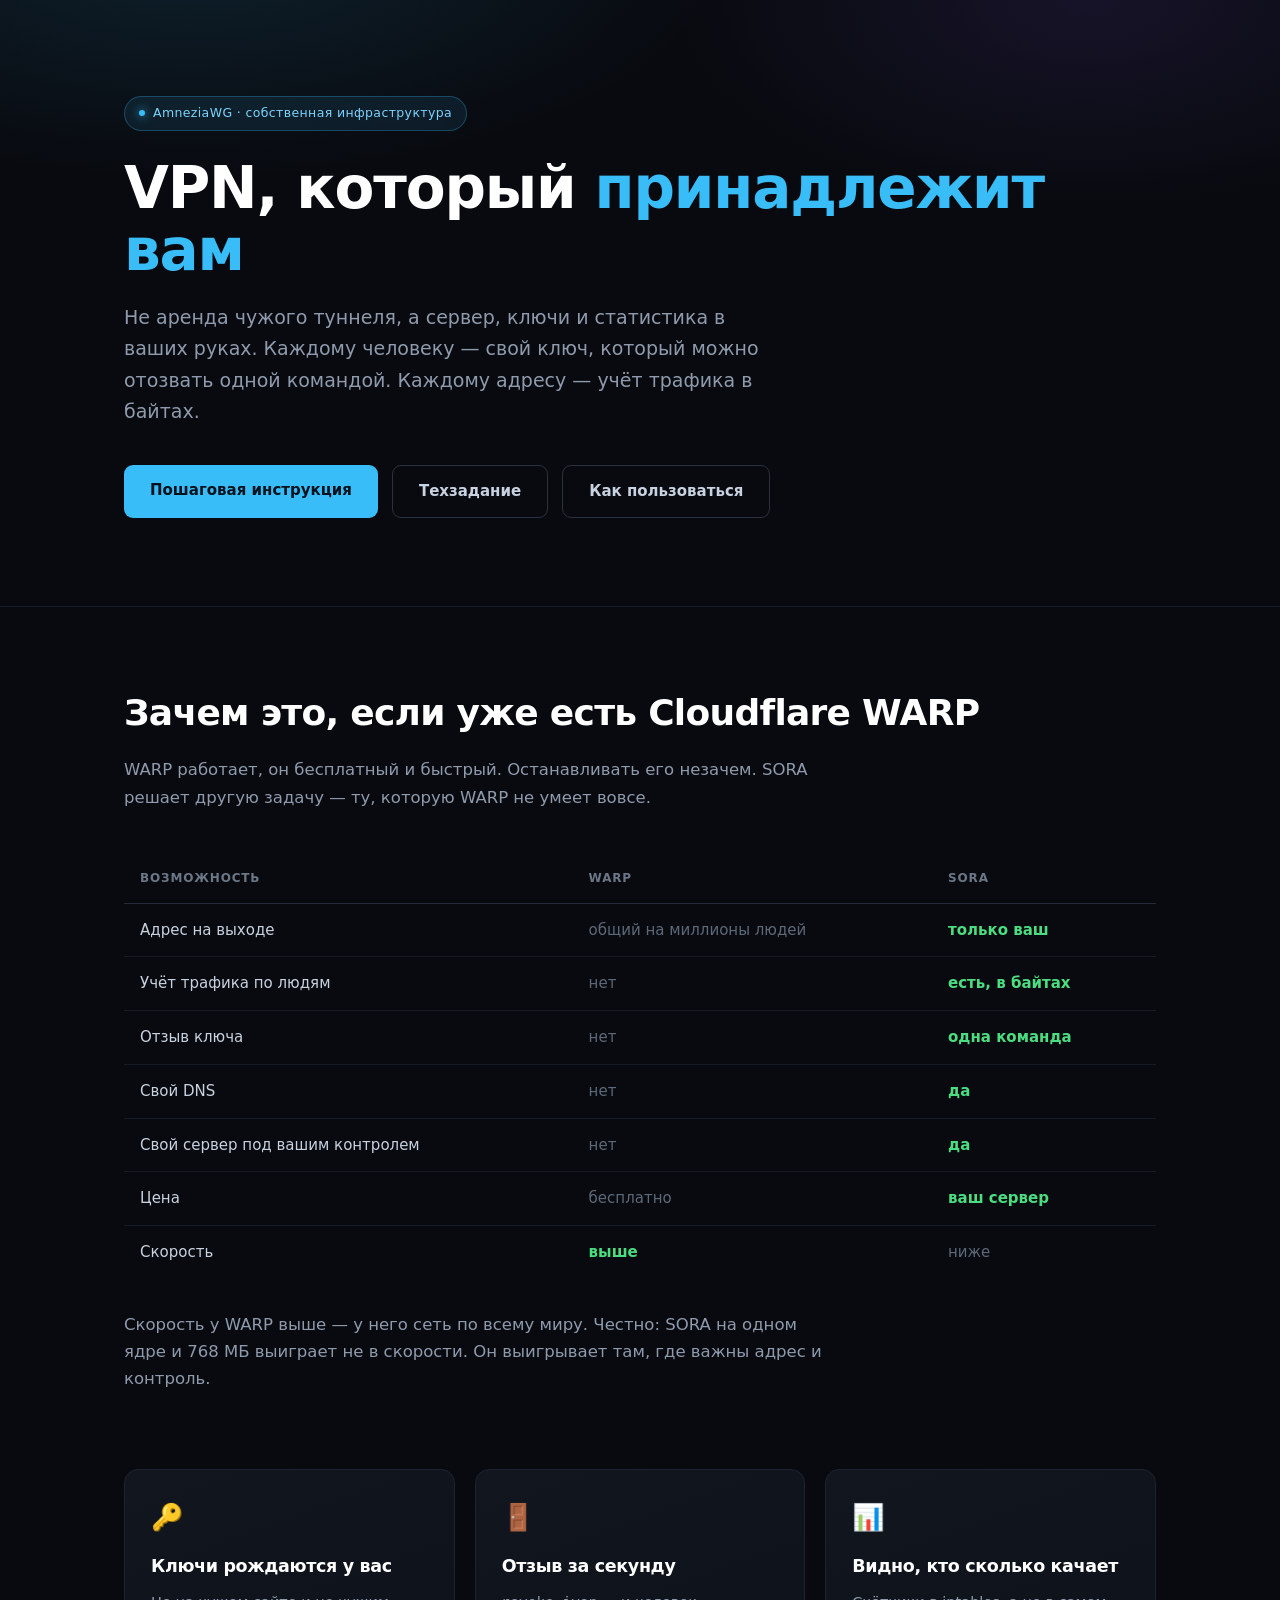
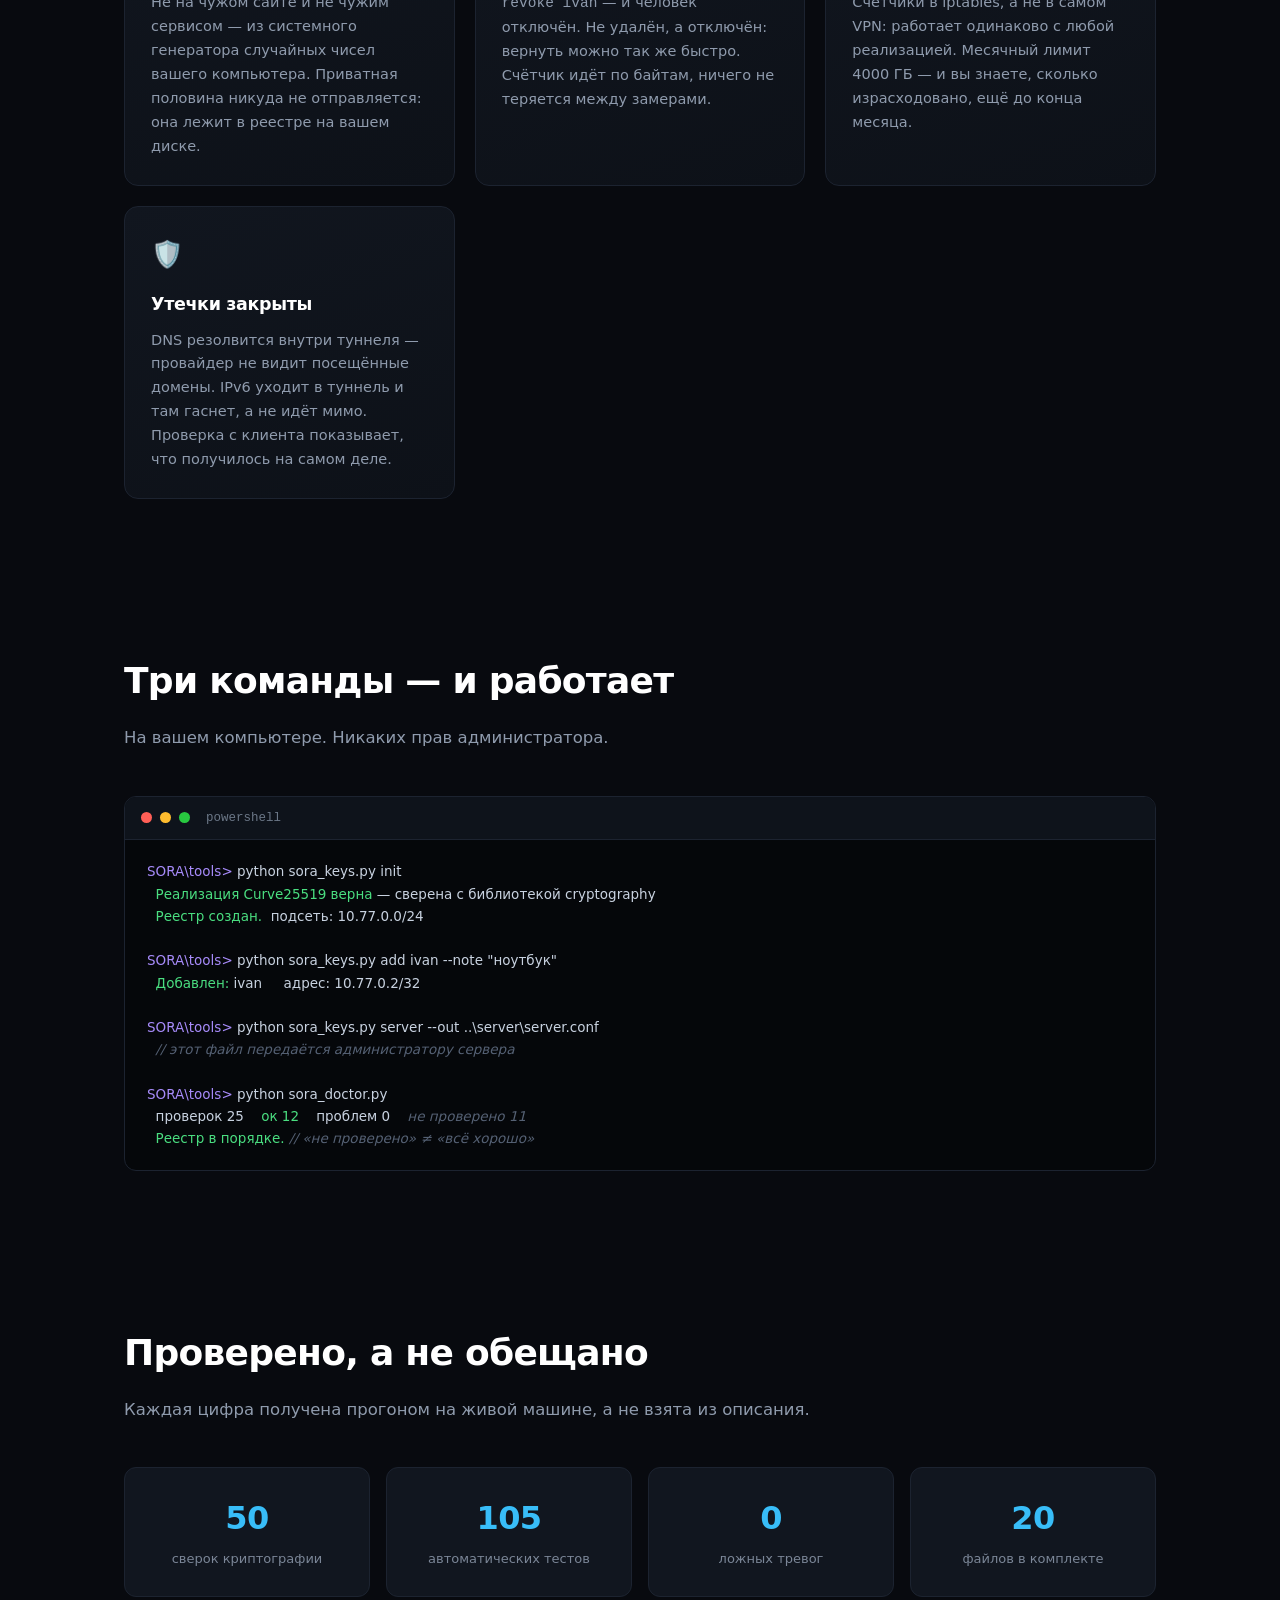
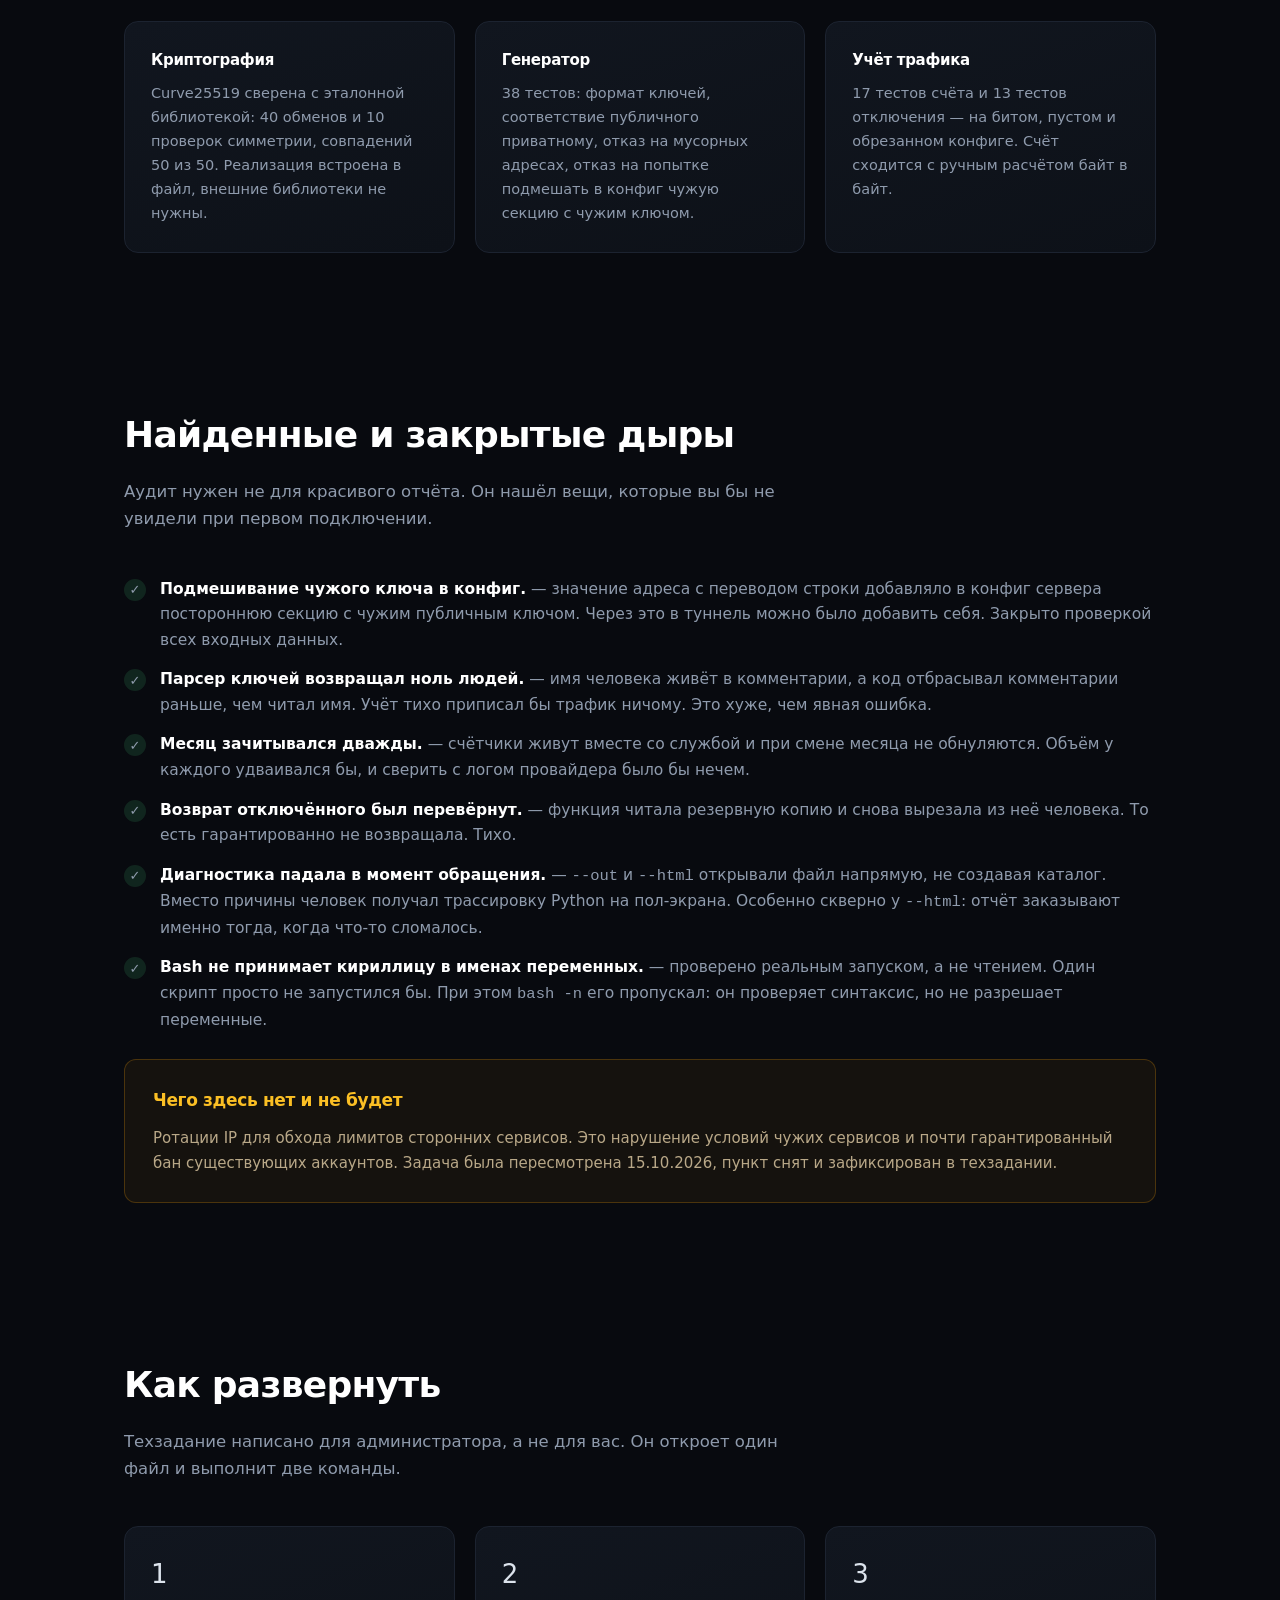
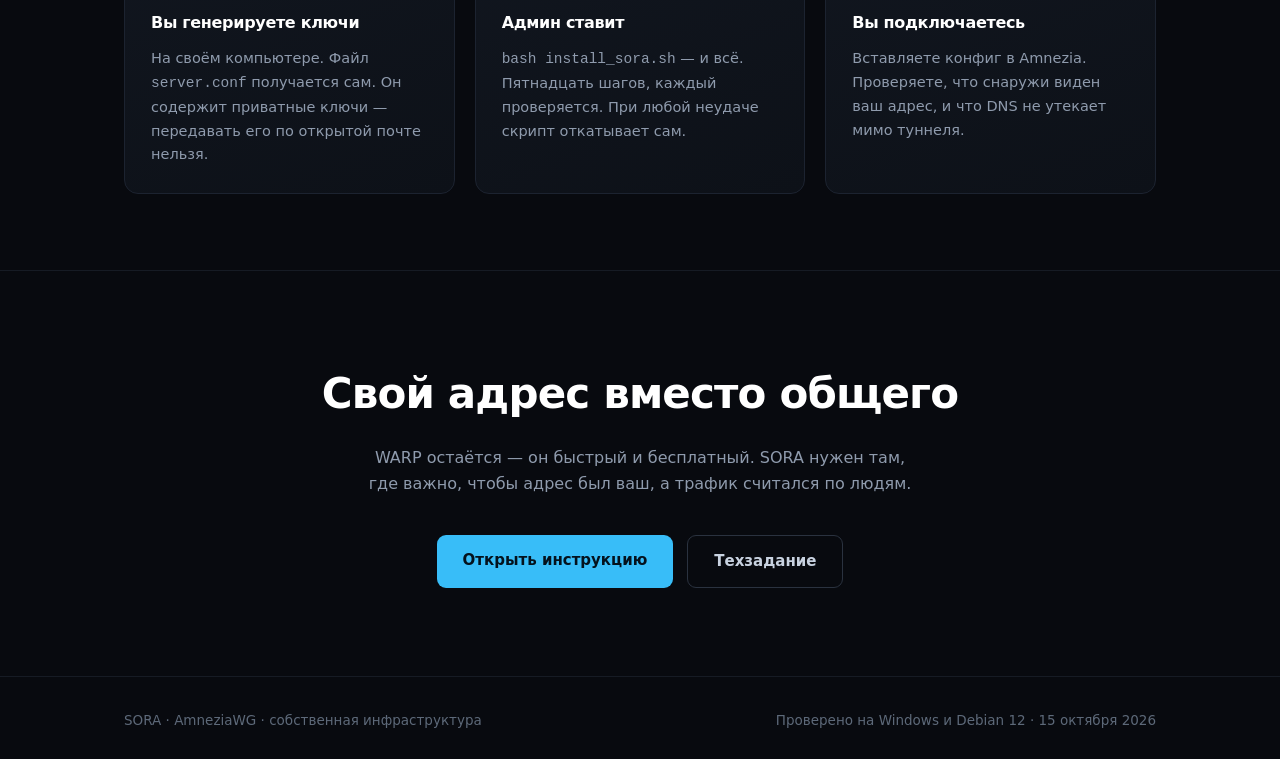
==== docs/index.html @ edc0ecf9 "Первая публичная версия SORA Личный VPN на собственном сервере: AmneziaWG, учёт трафика по людям, ли" ====
<!DOCTYPE html>
<html lang="ru">
<head>
<meta charset="utf-8">
<meta name="viewport" content="width=device-width, initial-scale=1">
<title>SORA — личный VPN на своём сервере</title>
<style>
*{margin:0;padding:0;box-sizing:border-box}
body{
  font-family:'Segoe UI',system-ui,-apple-system,sans-serif;
  background:#080a0f;color:#dce3ec;line-height:1.65;
  -webkit-font-smoothing:antialiased
}
.wrap{max-width:1080px;margin:0 auto;padding:0 24px}
h1,h2,h3{font-weight:600;letter-spacing:-.02em;color:#fff}
code,.mono{font-family:'JetBrains Mono',Consolas,monospace}

/* ── шапка ── */
header{
  padding:96px 0 88px;position:relative;overflow:hidden;
  border-bottom:1px solid #161b24
}
header::before{
  content:'';position:absolute;inset:0;
  background:
    radial-gradient(900px 400px at 15% -10%,rgba(56,189,248,.13),transparent 60%),
    radial-gradient(700px 350px at 85% 0%,rgba(139,92,246,.11),transparent 60%)
}
header .wrap{position:relative}
.badge{
  display:inline-flex;align-items:center;gap:8px;
  padding:6px 14px;border-radius:999px;font-size:12.5px;
  background:rgba(56,189,248,.09);border:1px solid rgba(56,189,248,.28);
  color:#7dd3fc;margin-bottom:26px;letter-spacing:.03em
}
.badge i{width:6px;height:6px;border-radius:50%;background:#38bdf8;
  box-shadow:0 0 10px #38bdf8}
h1{font-size:clamp(34px,5.5vw,58px);line-height:1.08;margin-bottom:20px}
h1 em{font-style:normal;color:#38bdf8}
.подзаголовок{font-size:19px;color:#8f9bad;max-width:660px}
.кнопки{display:flex;gap:14px;margin-top:38px;flex-wrap:wrap}
.btn{
  display:inline-block;padding:13px 26px;border-radius:9px;
  font-size:15px;font-weight:600;text-decoration:none;
  transition:transform .16s,box-shadow .16s,background .16s
}
.btn-1{background:#38bdf8;color:#04121d}
.btn-1:hover{background:#7dd3fc;transform:translateY(-2px);
  box-shadow:0 10px 28px rgba(56,189,248,.28)}
.btn-2{border:1px solid #2a323f;color:#c8d2e0}
.btn-2:hover{border-color:#38bdf8;color:#7dd3fc;transform:translateY(-2px)}

/* ── секции ── */
section{padding:76px 0}
h2{font-size:clamp(26px,3.4vw,36px);margin-bottom:14px}
.вступление{color:#8f9bad;max-width:700px;margin-bottom:44px;font-size:16.5px}
hr{border:0;height:1px;background:#161b24}

/* ── сетка карточек ── */
.grid{display:grid;gap:20px}
.g2{grid-template-columns:repeat(auto-fit,minmax(280px,1fr))}
.g3{grid-template-columns:repeat(auto-fit,minmax(230px,1fr))}
.card{
  background:linear-gradient(160deg,#11161f,#0d1118);
  border:1px solid #1c2330;border-radius:14px;padding:26px;
  transition:border-color .18s,transform .18s
}
.card:hover{border-color:#2d3a4d;transform:translateY(-3px)}
.card .иконка{font-size:26px;margin-bottom:14px;display:block}
.card h3{font-size:17.5px;margin-bottom:10px}
.card p{color:#8f9bad;font-size:14.5px}

/* ── сравнение ── */
.таблица{width:100%;border-collapse:collapse;margin-top:12px;font-size:15px}
.таблица th{
  text-align:left;padding:14px 16px;color:#6b7787;font-size:12px;
  text-transform:uppercase;letter-spacing:.07em;
  border-bottom:1px solid #232b38;font-weight:600
}
.таблица td{padding:14px 16px;border-bottom:1px solid #161b24}
.таблица tr:last-child td{border-bottom:0}
.наш{color:#4ade80;font-weight:600}
.их{color:#5d6979}
.таблица td:first-child{color:#c8d2e0}

/* ── «у нас есть / у WARP нет» ── */
.список{list-style:none;display:grid;gap:14px}
.список li{display:flex;gap:14px;align-items:flex-start;font-size:15.5px}
.галочка{
  flex-shrink:0;width:22px;height:22px;border-radius:50%;
  background:rgba(74,222,128,.13);color:#4ade80;
  display:flex;align-items:center;justify-content:center;
  font-size:13px;font-weight:700;margin-top:2px
}
.крестик{
  flex-shrink:0;width:22px;height:22px;border-radius:50%;
  background:rgba(148,163,184,.1);color:#64748b;
  display:flex;align-items:center;justify-content:center;
  font-size:13px;font-weight:700;margin-top:2px
}
.список b{color:#fff;font-weight:600}
.список span{color:#8f9bad}

/* ── цифры ── */
.цифры{display:grid;gap:16px;grid-template-columns:repeat(auto-fit,minmax(150px,1fr))}
.цифра{
  background:#11161f;border:1px solid #1c2330;border-radius:12px;
  padding:24px;text-align:center
}
.цифра b{display:block;font-size:32px;color:#38bdf8;font-weight:700;
  letter-spacing:-.02em}
.цифра span{font-size:13px;color:#7b8697}

/* ── терминал ── */
.терминал{
  background:#05070a;border:1px solid #1c2330;border-radius:12px;
  overflow:hidden;font-size:13.5px
}
.терминал .шапка{
  background:#0e131b;padding:11px 16px;border-bottom:1px solid #1c2330;
  display:flex;align-items:center;gap:8px
}
.точка{width:11px;height:11px;border-radius:50%}
.терминал .тело{padding:20px 22px;overflow-x:auto}
.строка{white-space:pre;color:#c8d2e0}
.приглашение{color:#38bdf8}
.ок{color:#4ade80}
.путь{color:#a78bfa}
.комментарий{color:#556174;font-style:italic}

/* ── предупреждение ── */
.важно{
  background:rgba(245,158,11,.055);border:1px solid rgba(245,158,11,.24);
  border-radius:12px;padding:26px 28px;margin-top:26px
}
.важно h3{color:#fbbf24;font-size:17px;margin-bottom:12px}
.важно p{color:#b9a888;font-size:15px}
.важно code{background:rgba(0,0,0,.28);padding:2px 7px;border-radius:4px;
  color:#fcd34d;font-size:13.5px}

/* ── финальный блок ── */
.финал{
  text-align:center;padding:88px 0;
  border-top:1px solid #161b24
}
.финал h2{font-size:clamp(28px,4vw,42px);margin-bottom:16px}
.финал p{color:#8f9bad;max-width:560px;margin:0 auto 32px}
footer{
  border-top:1px solid #161b24;padding:32px 0;
  color:#5d6979;font-size:13.5px
}
footer .wrap{display:flex;justify-content:space-between;flex-wrap:wrap;gap:12px}

@media(max-width:640px){
  header{padding:64px 0 56px}
  section{padding:56px 0}
}
</style>
</head>
<body>

<header>
  <div class="wrap">
    <div class="badge"><i></i>AmneziaWG · собственная инфраструктура</div>
    <h1>VPN, который <em>принадлежит вам</em></h1>
    <p class="подзаголовок">
      Не аренда чужого туннеля, а сервер, ключи и статистика в ваших руках.
      Каждому человеку — свой ключ, который можно отозвать одной командой.
      Каждому адресу — учёт трафика в байтах.
    </p>
    <div class="кнопки">
      <a class="btn btn-1" href="УСТАНОВКА-ПО-ШАГАМ.md">Пошаговая инструкция</a>
      <a class="btn btn-2" href="../ТЗ-SORA.md">Техзадание</a>
      <a class="btn btn-2" href="../README.md">Как пользоваться</a>
    </div>
  </div>
</header>

<section>
  <div class="wrap">
    <h2>Зачем это, если уже есть Cloudflare WARP</h2>
    <p class="вступление">
      WARP работает, он бесплатный и быстрый. Останавливать его незачем.
      SORA решает другую задачу — ту, которую WARP не умеет вовсе.
    </p>

    <table class="таблица">
      <thead>
        <tr><th>Возможность</th><th>WARP</th><th>SORA</th></tr>
      </thead>
      <tbody>
        <tr><td>Адрес на выходе</td>
            <td class="их">общий на миллионы людей</td>
            <td class="наш">только ваш</td></tr>
        <tr><td>Учёт трафика по людям</td>
            <td class="их">нет</td>
            <td class="наш">есть, в байтах</td></tr>
        <tr><td>Отзыв ключа</td>
            <td class="их">нет</td>
            <td class="наш">одна команда</td></tr>
        <tr><td>Свой DNS</td>
            <td class="их">нет</td>
            <td class="наш">да</td></tr>
        <tr><td>Свой сервер под вашим контролем</td>
            <td class="их">нет</td>
            <td class="наш">да</td></tr>
        <tr><td>Цена</td>
            <td class="их">бесплатно</td>
            <td class="наш">ваш сервер</td></tr>
        <tr><td>Скорость</td>
            <td class="наш">выше</td>
            <td class="их">ниже</td></tr>
      </tbody>
    </table>

    <p class="вступление" style="margin:32px 0 0">
      Скорость у WARP выше — у него сеть по всему миру. Честно:
      SORA на одном ядре и 768&nbsp;МБ выиграет не в скорости.
 Он выигрывает там, где важны адрес и контроль.
    </p>
  </div>
</section>

<section style="padding-top:0">
  <div class="wrap">
    <div class="grid g2">
      <div class="card">
        <span class="иконка">🔑</span>
        <h3>Ключи рождаются у вас</h3>
        <p>
          Не на чужом сайте и не чужим сервисом — из системного
          генератора случайных чисел вашего компьютера. Приватная
          половина никуда не отправляется: она лежит в реестре
          на вашем диске.
        </p>
      </div>
      <div class="card">
        <span class="иконка">🚪</span>
        <h3>Отзыв за секунду</h3>
        <p>
          <code class="mono">revoke ivan</code> — и человек отключён.
          Не удалён, а отключён: вернуть можно так же быстро.
          Счётчик идёт по байтам, ничего не теряется между замерами.
        </p>
      </div>
      <div class="card">
        <span class="иконка">📊</span>
        <h3>Видно, кто сколько качает</h3>
        <p>
          Счётчики в iptables, а не в самом VPN: работает одинаково
          с любой реализацией. Месячный лимит 4000&nbsp;ГБ — и вы
          знаете, сколько израсходовано, ещё до конца месяца.
        </p>
      </div>
      <div class="card">
        <span class="иконка">🛡️</span>
        <h3>Утечки закрыты</h3>
        <p>
          DNS резолвится внутри туннеля — провайдер не видит
          посещённые домены. IPv6 уходит в туннель и там гаснет,
          а не идёт мимо. Проверка с клиента показывает, что
          получилось на самом деле.
        </p>
      </div>
    </div>
  </div>
</section>

<section>
  <div class="wrap">
    <h2>Три команды — и работает</h2>
    <p class="вступление">
      На вашем компьютере. Никаких прав администратора.
    </p>

    <div class="терминал">
      <div class="шапка">
        <div class="точка" style="background:#ff5f57"></div>
        <div class="точка" style="background:#febc2e"></div>
        <div class="точка" style="background:#28c840"></div>
        <span class="mono" style="color:#6b7787;font-size:12.5px;margin-left:8px">
          powershell</span>
      </div>
      <div class="тело">
<div class="строка"><span class="путь">SORA\tools&gt;</span> python sora_keys.py init</div>
<div class="строка">  <span class="ок">Реализация Curve25519 верна</span> — сверена с библиотекой cryptography</div>
<div class="строка">  <span class="ок">Реестр создан.</span>  подсеть: 10.77.0.0/24</div>
<div class="строка">&nbsp;</div>
<div class="строка"><span class="путь">SORA\tools&gt;</span> python sora_keys.py add ivan --note "ноутбук"</div>
<div class="строка">  <span class="ок">Добавлен:</span> ivan     адрес: 10.77.0.2/32</div>
<div class="строка">&nbsp;</div>
<div class="строка"><span class="путь">SORA\tools&gt;</span> python sora_keys.py server --out ..\server\server.conf</div>
<div class="строка">  <span class="комментарий">// этот файл передаётся администратору сервера</span></div>
<div class="строка">&nbsp;</div>
<div class="строка"><span class="путь">SORA\tools&gt;</span> python sora_doctor.py</div>
<div class="строка">  проверок 25    <span class="ок">ок 12</span>    проблем 0    <span class="комментарий">не проверено 11</span></div>
<div class="строка">  <span class="ок">Реестр в порядке.</span> <span class="комментарий">// «не проверено» ≠ «всё хорошо»</span></div>
      </div>
    </div>
  </div>
</section>

<section>
  <div class="wrap">
    <h2>Проверено, а не обещано</h2>
    <p class="вступление">
      Каждая цифра получена прогоном на живой машине, а не взята
      из описания.
    </p>

    <div class="цифры">
      <div class="цифра"><b>50</b><span>сверок криптографии</span></div>
      <div class="цифра"><b>105</b><span>автоматических тестов</span></div>
      <div class="цифра"><b>0</b><span>ложных тревог</span></div>
      <div class="цифра"><b>20</b><span>файлов в комплекте</span></div>
    </div>

    <div class="grid g3" style="margin-top:24px">
      <div class="card">
        <h3 style="font-size:15px">Криптография</h3>
        <p>Curve25519 сверена с эталонной библиотекой: 40 обменов
        и 10 проверок симметрии, совпадений 50 из 50. Реализация
        встроена в файл, внешние библиотеки не нужны.</p>
      </div>
      <div class="card">
        <h3 style="font-size:15px">Генератор</h3>
        <p>38 тестов: формат ключей, соответствие публичного
        приватному, отказ на мусорных адресах, отказ на попытке
        подмешать в конфиг чужую секцию с чужим ключом.</p>
      </div>
      <div class="card">
        <h3 style="font-size:15px">Учёт трафика</h3>
        <p>17 тестов счёта и 13 тестов отключения — на битом,
        пустом и обрезанном конфиге. Счёт сходится с ручным
        расчётом байт в байт.</p>
      </div>
    </div>
  </div>
</section>

<section>
  <div class="wrap">
    <h2>Найденные и закрытые дыры</h2>
    <p class="вступление">
      Аудит нужен не для красивого отчёта. Он нашёл вещи,
      которые вы бы не увидели при первом подключении.
    </p>

    <ul class="список">
      <li>
        <span class="галочка">✓</span>
        <div><b>Подмешивание чужого ключа в конфиг.</b>
        <span>— значение адреса с переводом строки добавляло в
        конфиг сервера постороннюю секцию с чужим публичным ключом.
        Через это в туннель можно было добавить себя. Закрыто
        проверкой всех входных данных.</span></div>
      </li>
      <li>
        <span class="галочка">✓</span>
        <div><b>Парсер ключей возвращал ноль людей.</b>
        <span>— имя человека живёт в комментарии, а код отбрасывал
        комментарии раньше, чем читал имя. Учёт тихо приписал бы
        трафик ничому. Это хуже, чем явная ошибка.</span></div>
      </li>
      <li>
        <span class="галочка">✓</span>
        <div><b>Месяц зачитывался дважды.</b>
        <span>— счётчики живут вместе со службой и при смене месяца
        не обнуляются. Объём у каждого удваивался бы, и сверить
        с логом провайдера было бы нечем.</span></div>
      </li>
      <li>
        <span class="галочка">✓</span>
        <div><b>Возврат отключённого был перевёрнут.</b>
        <span>— функция читала резервную копию и снова вырезала
        из неё человека. То есть гарантированно не возвращала.
        Тихо.</span></div>
      </li>
      <li>
        <span class="галочка">✓</span>
        <div><b>Диагностика падала в момент обращения.</b>
        <span>— <code class="mono">--out</code> и <code class="mono">--html</code>
        открывали файл напрямую, не создавая каталог. Вместо причины
        человек получал трассировку Python на пол-экрана. Особенно
        скверно у <code class="mono">--html</code>: отчёт заказывают
        именно тогда, когда что-то сломалось.</span></div>
      </li>
      <li>
        <span class="галочка">✓</span>
        <div><b>Bash не принимает кириллицу в именах переменных.</b>
        <span>— проверено реальным запуском, а не чтением. Один
        скрипт просто не запустился бы. При этом <code class="mono">bash -n</code>
        его пропускал: он проверяет синтаксис, но не разрешает
        переменные.</span></div>
      </li>
    </ul>

    <div class="важно">
      <h3>Чего здесь нет и не будет</h3>
      <p>
        Ротации IP для обхода лимитов сторонних сервисов.
        Это нарушение условий чужих сервисов и почти гарантированный
        бан существующих аккаунтов. Задача была пересмотрена
        15.10.2026, пункт снят и зафиксирован в техзадании.
      </p>
    </div>
  </div>
</section>

<section>
  <div class="wrap">
    <h2>Как развернуть</h2>
    <p class="вступление">
      Техзадание написано для администратора, а не для вас.
      Он откроет один файл и выполнит две команды.
    </p>

    <div class="grid g3">
      <div class="card">
        <span class="иконка">1</span>
        <h3 style="font-size:16px">Вы генерируете ключи</h3>
        <p>На своём компьютере. Файл <code class="mono">server.conf</code>
        получается сам. Он содержит приватные ключи — передавать
        его по открытой почте нельзя.</p>
      </div>
      <div class="card">
        <span class="иконка">2</span>
        <h3 style="font-size:16px">Админ ставит</h3>
        <p><code class="mono">bash install_sora.sh</code> — и всё.
        Пятнадцать шагов, каждый проверяется. При любой неудаче
        скрипт откатывает сам.</p>
      </div>
      <div class="card">
        <span class="иконка">3</span>
        <h3 style="font-size:16px">Вы подключаетесь</h3>
        <p>Вставляете конфиг в Amnezia. Проверяете, что снаружи
        виден ваш адрес, и что DNS не утекает мимо туннеля.</p>
      </div>
    </div>
  </div>
</section>

<div class="финал">
  <div class="wrap">
    <h2>Свой адрес вместо общего</h2>
    <p>
      WARP остаётся — он быстрый и бесплатный. SORA нужен там,
      где важно, чтобы адрес был ваш, а трафик считался по людям.
    </p>
    <div class="кнопки" style="justify-content:center">
      <a class="btn btn-1" href="УСТАНОВКА-ПО-ШАГАМ.md">Открыть инструкцию</a>
      <a class="btn btn-2" href="../ТЗ-SORA.md">Техзадание</a>
    </div>
  </div>
</div>

<footer>
  <div class="wrap">
    <span>SORA · AmneziaWG · собственная инфраструктура</span>
    <span>Проверено на Windows и Debian 12 · 15 октября 2026</span>
  </div>
</footer>

</body>
</html>
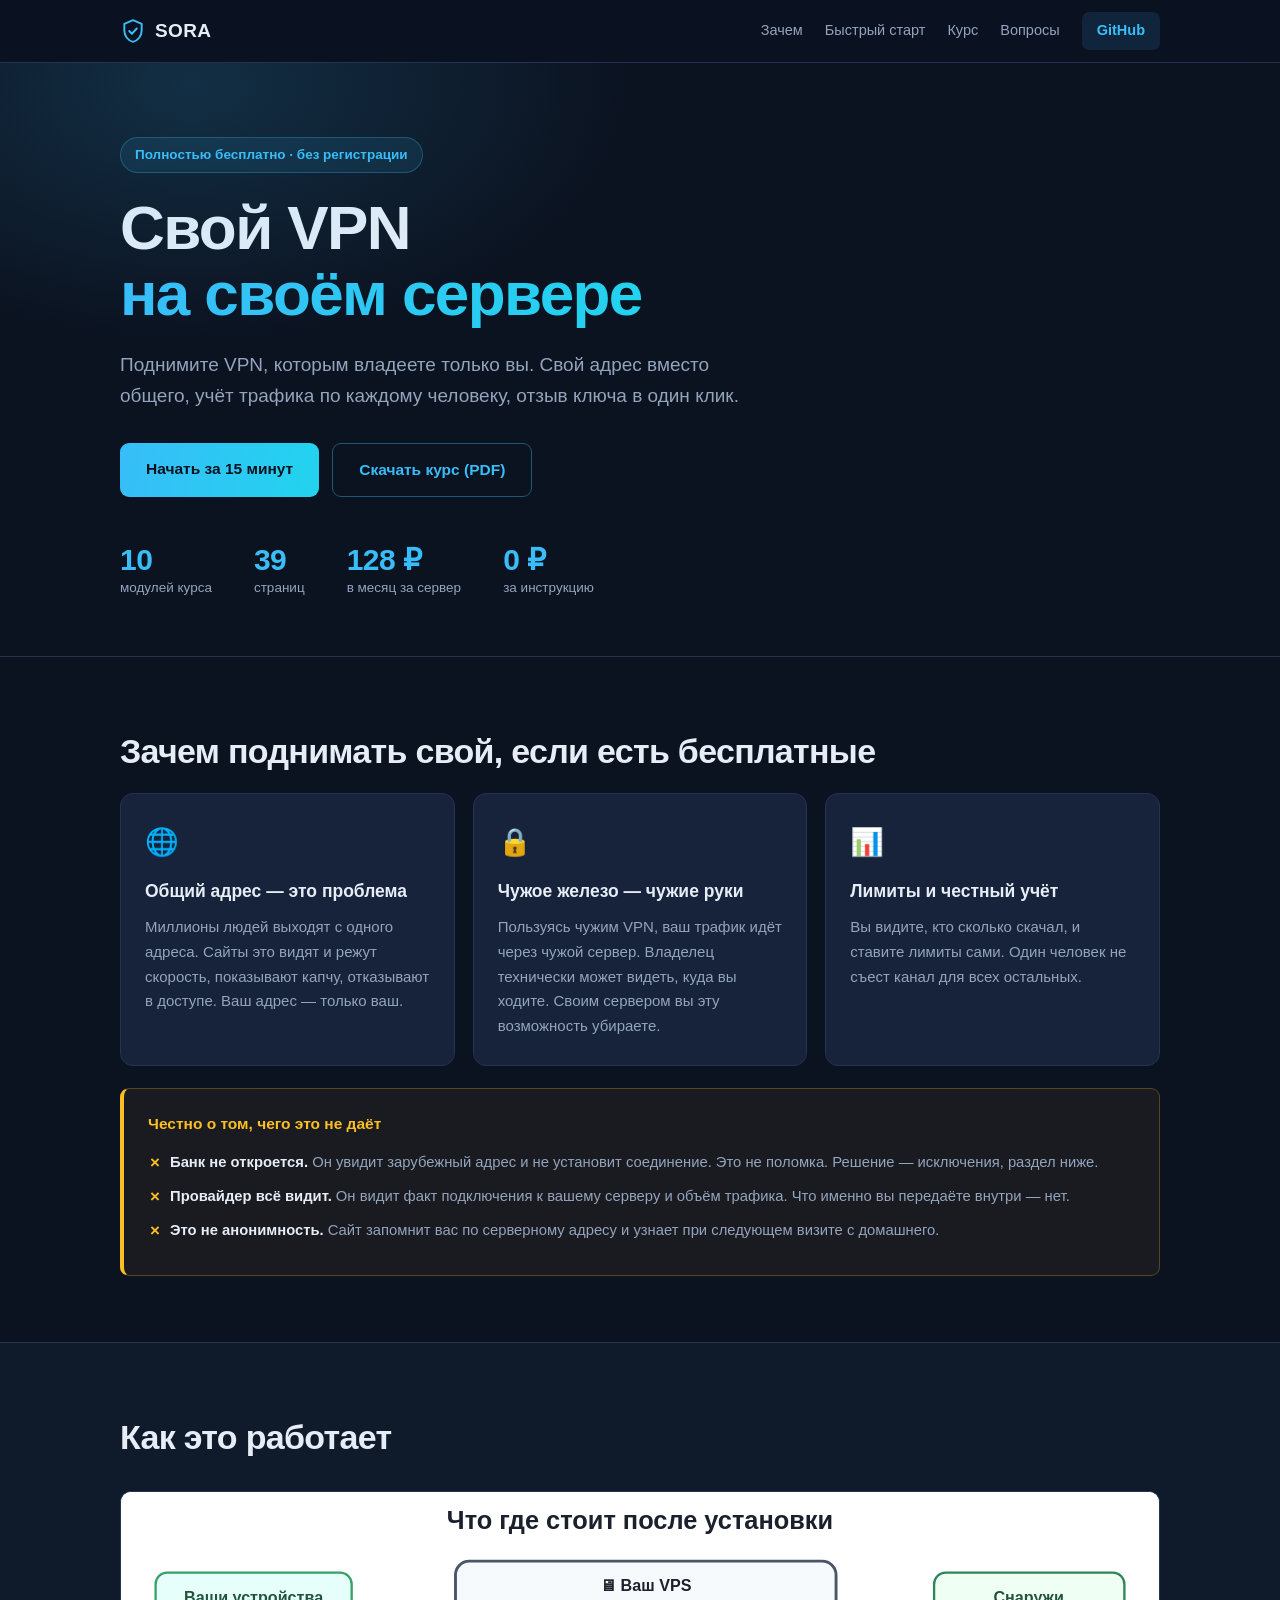
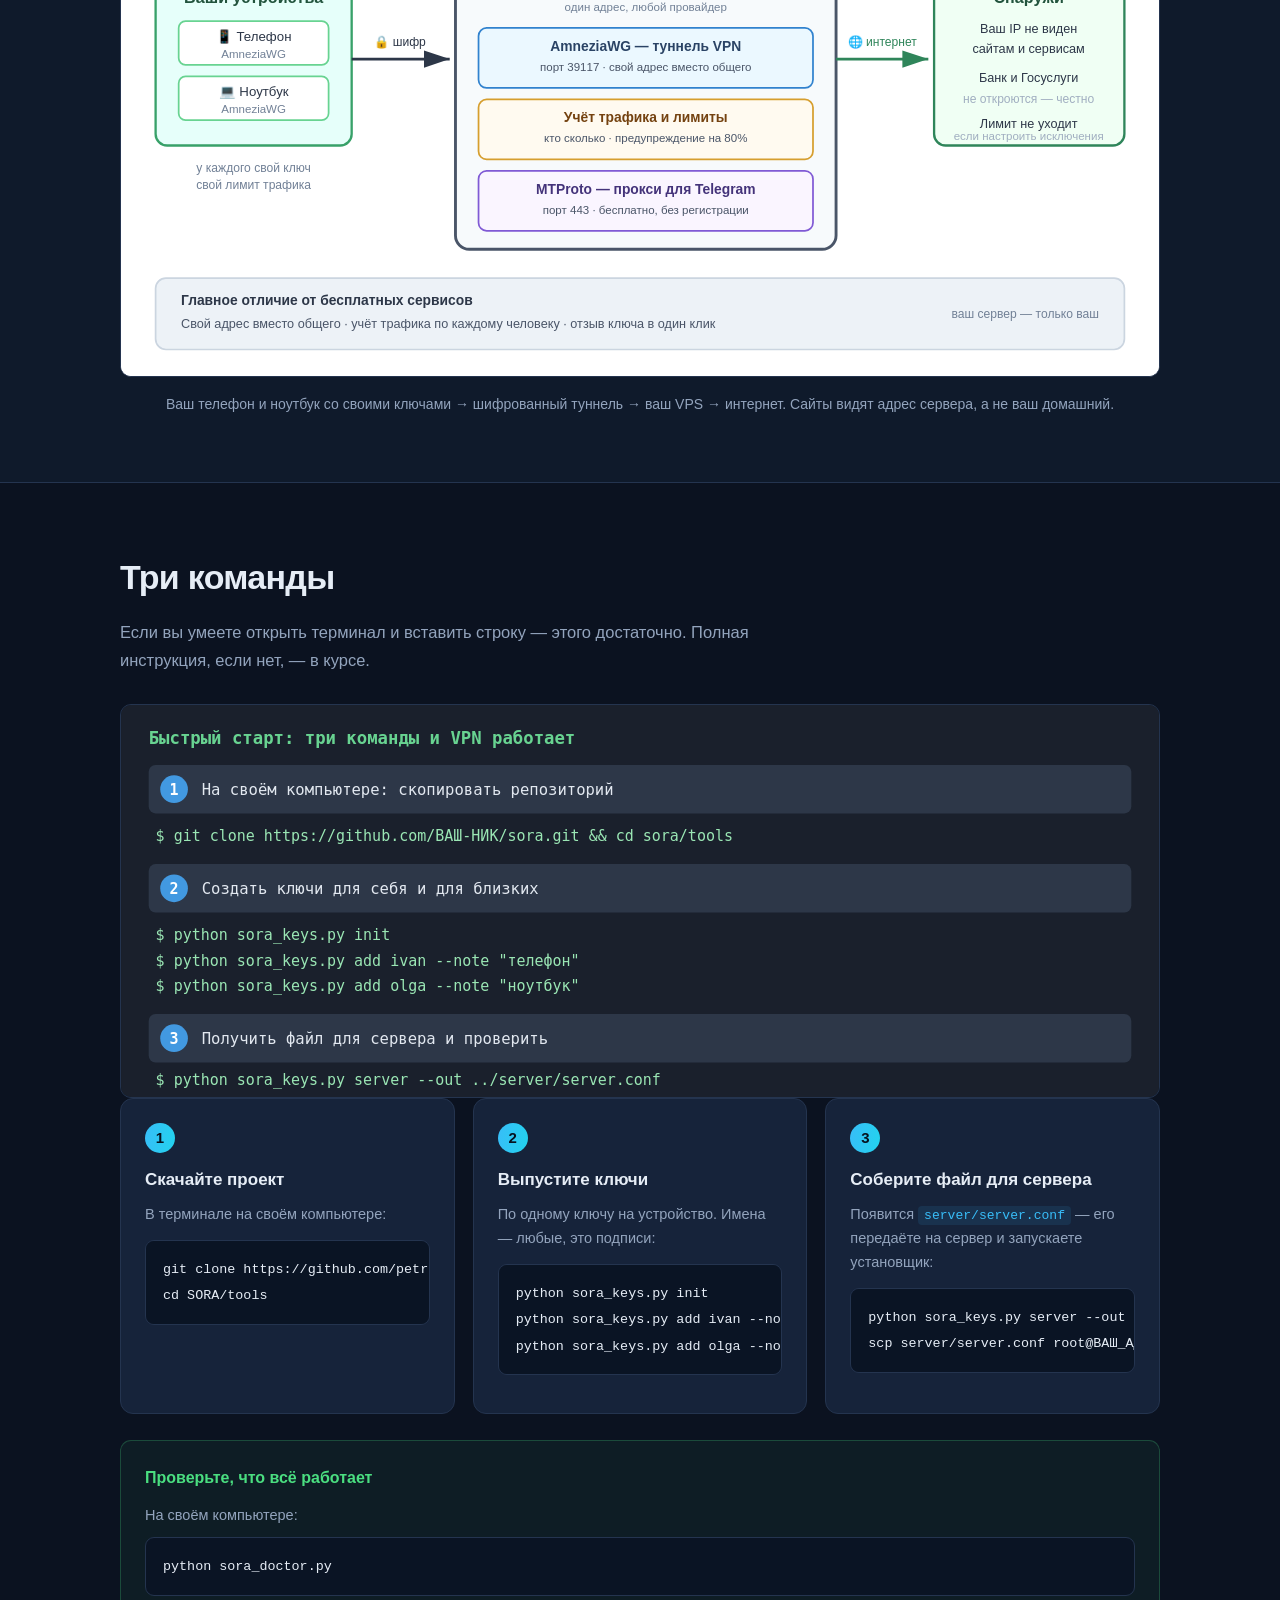
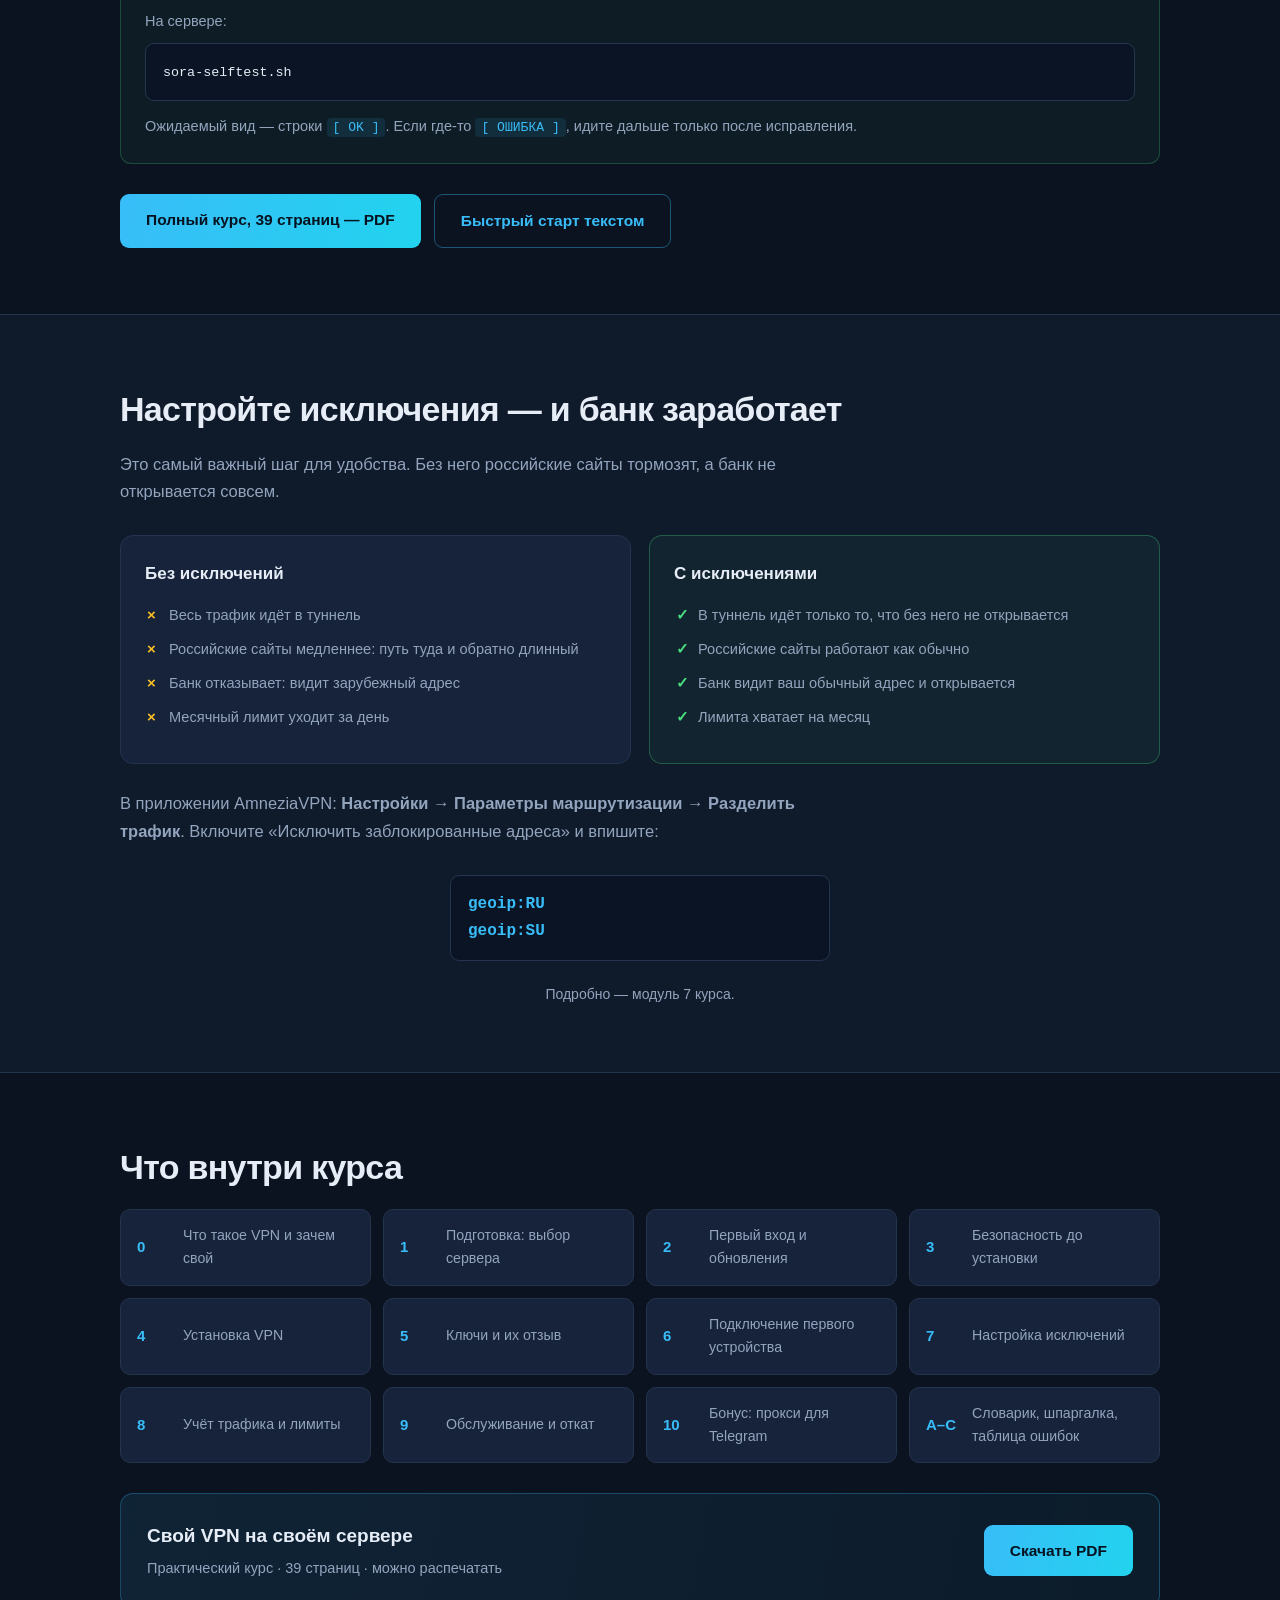
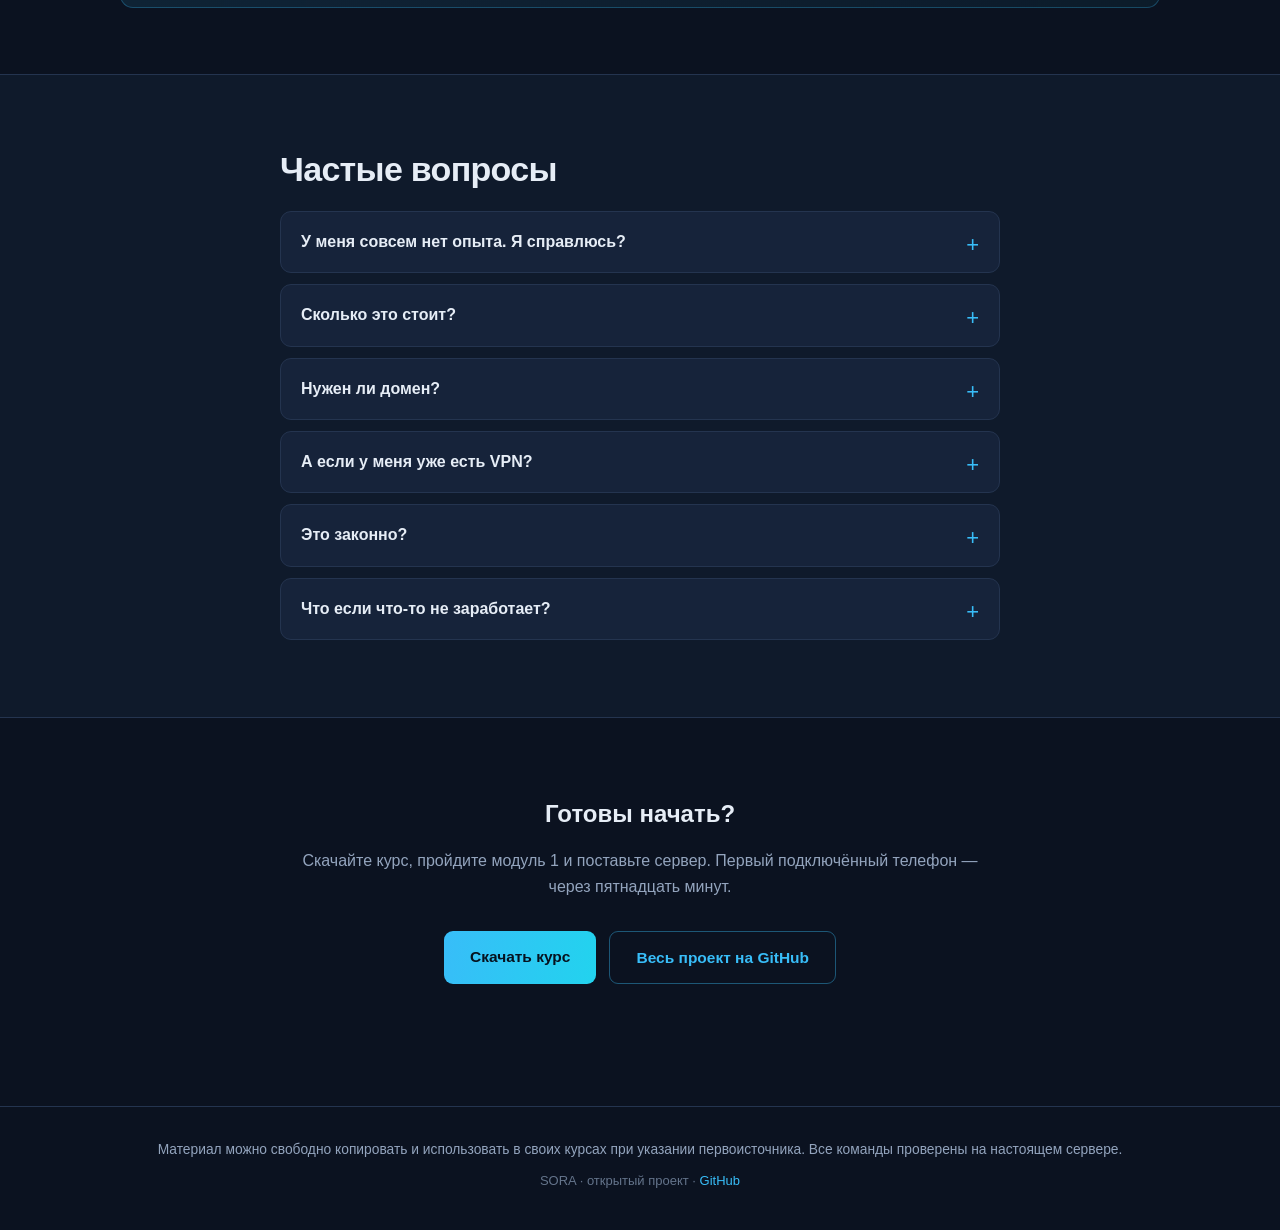
==== commit b9d40ba5: "GitHub Pages: главная страница, бесплатный курс в PDF, гайды и схемы" ====
--- a/docs/index.html
+++ b/docs/index.html
@@ -3,463 +3,308 @@
 <head>
 <meta charset="utf-8">
 <meta name="viewport" content="width=device-width, initial-scale=1">
-<title>SORA — личный VPN на своём сервере</title>
-<style>
-*{margin:0;padding:0;box-sizing:border-box}
-body{
-  font-family:'Segoe UI',system-ui,-apple-system,sans-serif;
-  background:#080a0f;color:#dce3ec;line-height:1.65;
-  -webkit-font-smoothing:antialiased
-}
-.wrap{max-width:1080px;margin:0 auto;padding:0 24px}
-h1,h2,h3{font-weight:600;letter-spacing:-.02em;color:#fff}
-code,.mono{font-family:'JetBrains Mono',Consolas,monospace}
-
-/* ── шапка ── */
-header{
-  padding:96px 0 88px;position:relative;overflow:hidden;
-  border-bottom:1px solid #161b24
-}
-header::before{
-  content:'';position:absolute;inset:0;
-  background:
-    radial-gradient(900px 400px at 15% -10%,rgba(56,189,248,.13),transparent 60%),
-    radial-gradient(700px 350px at 85% 0%,rgba(139,92,246,.11),transparent 60%)
-}
-header .wrap{position:relative}
-.badge{
-  display:inline-flex;align-items:center;gap:8px;
-  padding:6px 14px;border-radius:999px;font-size:12.5px;
-  background:rgba(56,189,248,.09);border:1px solid rgba(56,189,248,.28);
-  color:#7dd3fc;margin-bottom:26px;letter-spacing:.03em
-}
-.badge i{width:6px;height:6px;border-radius:50%;background:#38bdf8;
-  box-shadow:0 0 10px #38bdf8}
-h1{font-size:clamp(34px,5.5vw,58px);line-height:1.08;margin-bottom:20px}
-h1 em{font-style:normal;color:#38bdf8}
-.подзаголовок{font-size:19px;color:#8f9bad;max-width:660px}
-.кнопки{display:flex;gap:14px;margin-top:38px;flex-wrap:wrap}
-.btn{
-  display:inline-block;padding:13px 26px;border-radius:9px;
-  font-size:15px;font-weight:600;text-decoration:none;
-  transition:transform .16s,box-shadow .16s,background .16s
-}
-.btn-1{background:#38bdf8;color:#04121d}
-.btn-1:hover{background:#7dd3fc;transform:translateY(-2px);
-  box-shadow:0 10px 28px rgba(56,189,248,.28)}
-.btn-2{border:1px solid #2a323f;color:#c8d2e0}
-.btn-2:hover{border-color:#38bdf8;color:#7dd3fc;transform:translateY(-2px)}
-
-/* ── секции ── */
-section{padding:76px 0}
-h2{font-size:clamp(26px,3.4vw,36px);margin-bottom:14px}
-.вступление{color:#8f9bad;max-width:700px;margin-bottom:44px;font-size:16.5px}
-hr{border:0;height:1px;background:#161b24}
-
-/* ── сетка карточек ── */
-.grid{display:grid;gap:20px}
-.g2{grid-template-columns:repeat(auto-fit,minmax(280px,1fr))}
-.g3{grid-template-columns:repeat(auto-fit,minmax(230px,1fr))}
-.card{
-  background:linear-gradient(160deg,#11161f,#0d1118);
-  border:1px solid #1c2330;border-radius:14px;padding:26px;
-  transition:border-color .18s,transform .18s
-}
-.card:hover{border-color:#2d3a4d;transform:translateY(-3px)}
-.card .иконка{font-size:26px;margin-bottom:14px;display:block}
-.card h3{font-size:17.5px;margin-bottom:10px}
-.card p{color:#8f9bad;font-size:14.5px}
-
-/* ── сравнение ── */
-.таблица{width:100%;border-collapse:collapse;margin-top:12px;font-size:15px}
-.таблица th{
-  text-align:left;padding:14px 16px;color:#6b7787;font-size:12px;
-  text-transform:uppercase;letter-spacing:.07em;
-  border-bottom:1px solid #232b38;font-weight:600
-}
-.таблица td{padding:14px 16px;border-bottom:1px solid #161b24}
-.таблица tr:last-child td{border-bottom:0}
-.наш{color:#4ade80;font-weight:600}
-.их{color:#5d6979}
-.таблица td:first-child{color:#c8d2e0}
-
-/* ── «у нас есть / у WARP нет» ── */
-.список{list-style:none;display:grid;gap:14px}
-.список li{display:flex;gap:14px;align-items:flex-start;font-size:15.5px}
-.галочка{
-  flex-shrink:0;width:22px;height:22px;border-radius:50%;
-  background:rgba(74,222,128,.13);color:#4ade80;
-  display:flex;align-items:center;justify-content:center;
-  font-size:13px;font-weight:700;margin-top:2px
-}
-.крестик{
-  flex-shrink:0;width:22px;height:22px;border-radius:50%;
-  background:rgba(148,163,184,.1);color:#64748b;
-  display:flex;align-items:center;justify-content:center;
-  font-size:13px;font-weight:700;margin-top:2px
-}
-.список b{color:#fff;font-weight:600}
-.список span{color:#8f9bad}
-
-/* ── цифры ── */
-.цифры{display:grid;gap:16px;grid-template-columns:repeat(auto-fit,minmax(150px,1fr))}
-.цифра{
-  background:#11161f;border:1px solid #1c2330;border-radius:12px;
-  padding:24px;text-align:center
-}
-.цифра b{display:block;font-size:32px;color:#38bdf8;font-weight:700;
-  letter-spacing:-.02em}
-.цифра span{font-size:13px;color:#7b8697}
-
-/* ── терминал ── */
-.терминал{
-  background:#05070a;border:1px solid #1c2330;border-radius:12px;
-  overflow:hidden;font-size:13.5px
-}
-.терминал .шапка{
-  background:#0e131b;padding:11px 16px;border-bottom:1px solid #1c2330;
-  display:flex;align-items:center;gap:8px
-}
-.точка{width:11px;height:11px;border-radius:50%}
-.терминал .тело{padding:20px 22px;overflow-x:auto}
-.строка{white-space:pre;color:#c8d2e0}
-.приглашение{color:#38bdf8}
-.ок{color:#4ade80}
-.путь{color:#a78bfa}
-.комментарий{color:#556174;font-style:italic}
-
-/* ── предупреждение ── */
-.важно{
-  background:rgba(245,158,11,.055);border:1px solid rgba(245,158,11,.24);
-  border-radius:12px;padding:26px 28px;margin-top:26px
-}
-.важно h3{color:#fbbf24;font-size:17px;margin-bottom:12px}
-.важно p{color:#b9a888;font-size:15px}
-.важно code{background:rgba(0,0,0,.28);padding:2px 7px;border-radius:4px;
-  color:#fcd34d;font-size:13.5px}
-
-/* ── финальный блок ── */
-.финал{
-  text-align:center;padding:88px 0;
-  border-top:1px solid #161b24
-}
-.финал h2{font-size:clamp(28px,4vw,42px);margin-bottom:16px}
-.финал p{color:#8f9bad;max-width:560px;margin:0 auto 32px}
-footer{
-  border-top:1px solid #161b24;padding:32px 0;
-  color:#5d6979;font-size:13.5px
-}
-footer .wrap{display:flex;justify-content:space-between;flex-wrap:wrap;gap:12px}
-
-@media(max-width:640px){
-  header{padding:64px 0 56px}
-  section{padding:56px 0}
-}
-</style>
+<title>Свой VPN на своём сервере — бесплатный курс и пошаговая инструкция</title>
+<meta name="description" content="Подними личный VPN на собственном сервере за 15 минут. Бесплатный курс из 10 модулей, пошаговая инструкция, готовые скрипты. От 128 ₽ в месяц, без подписки.">
+<meta property="og:title" content="Свой VPN на своём сервере — бесплатный курс">
+<meta property="og:description" content="10 модулей, пошаговая инструкция, готовые скрипты. От 128 ₽ в месяц.">
+<meta property="og:type" content="website">
+<link rel="stylesheet" href="style.css">
 </head>
 <body>
 
-<header>
-  <div class="wrap">
-    <div class="badge"><i></i>AmneziaWG · собственная инфраструктура</div>
-    <h1>VPN, который <em>принадлежит вам</em></h1>
-    <p class="подзаголовок">
-      Не аренда чужого туннеля, а сервер, ключи и статистика в ваших руках.
-      Каждому человеку — свой ключ, который можно отозвать одной командой.
-      Каждому адресу — учёт трафика в байтах.
+<header class="nav">
+  <div class="wrap">
+    <a class="brand" href="#top">
+      <svg width="26" height="26" viewBox="0 0 24 24" fill="none" aria-hidden="true">
+        <path d="M12 2 4 5.5v6c0 5 3.4 9.4 8 10.5 4.6-1.1 8-5.5 8-10.5v-6L12 2z"
+              stroke="#38bdf8" stroke-width="1.8" stroke-linejoin="round"/>
+        <path d="m8.5 12 2.5 2.5 4.5-4.8" stroke="#38bdf8" stroke-width="1.8"
+              stroke-linecap="round" stroke-linejoin="round"/>
+      </svg>
+      <span>SORA</span>
+    </a>
+    <nav>
+      <a href="#why">Зачем</a>
+      <a href="#start">Быстрый старт</a>
+      <a href="#course">Курс</a>
+      <a href="#faq">Вопросы</a>
+      <a class="btn-mini" href="https://github.com/petrles444-source/SORA" target="_blank" rel="noopener">GitHub</a>
+    </nav>
+  </div>
+</header>
+
+<!-- ============ ЭКРАН ГЛАВНЫЙ ============ -->
+<section class="hero" id="top">
+  <div class="wrap">
+    <div class="hero-badge">Полностью бесплатно · без регистрации</div>
+    <h1>Свой VPN<br><span class="grad">на своём сервере</span></h1>
+    <p class="hero-sub">
+      Поднимите VPN, которым владеете только вы. Свой адрес вместо общего,
+      учёт трафика по каждому человеку, отзыв ключа в один клик.
     </p>
-    <div class="кнопки">
-      <a class="btn btn-1" href="УСТАНОВКА-ПО-ШАГАМ.md">Пошаговая инструкция</a>
-      <a class="btn btn-2" href="../ТЗ-SORA.md">Техзадание</a>
-      <a class="btn btn-2" href="../README.md">Как пользоваться</a>
-    </div>
-  </div>
-</header>
-
-<section>
-  <div class="wrap">
-    <h2>Зачем это, если уже есть Cloudflare WARP</h2>
-    <p class="вступление">
-      WARP работает, он бесплатный и быстрый. Останавливать его незачем.
-      SORA решает другую задачу — ту, которую WARP не умеет вовсе.
-    </p>
-
-    <table class="таблица">
-      <thead>
-        <tr><th>Возможность</th><th>WARP</th><th>SORA</th></tr>
-      </thead>
-      <tbody>
-        <tr><td>Адрес на выходе</td>
-            <td class="их">общий на миллионы людей</td>
-            <td class="наш">только ваш</td></tr>
-        <tr><td>Учёт трафика по людям</td>
-            <td class="их">нет</td>
-            <td class="наш">есть, в байтах</td></tr>
-        <tr><td>Отзыв ключа</td>
-            <td class="их">нет</td>
-            <td class="наш">одна команда</td></tr>
-        <tr><td>Свой DNS</td>
-            <td class="их">нет</td>
-            <td class="наш">да</td></tr>
-        <tr><td>Свой сервер под вашим контролем</td>
-            <td class="их">нет</td>
-            <td class="наш">да</td></tr>
-        <tr><td>Цена</td>
-            <td class="их">бесплатно</td>
-            <td class="наш">ваш сервер</td></tr>
-        <tr><td>Скорость</td>
-            <td class="наш">выше</td>
-            <td class="их">ниже</td></tr>
-      </tbody>
-    </table>
-
-    <p class="вступление" style="margin:32px 0 0">
-      Скорость у WARP выше — у него сеть по всему миру. Честно:
-      SORA на одном ядре и 768&nbsp;МБ выиграет не в скорости.
- Он выигрывает там, где важны адрес и контроль.
-    </p>
-  </div>
-</section>
-
-<section style="padding-top:0">
-  <div class="wrap">
-    <div class="grid g2">
+    <div class="hero-btns">
+      <a class="btn btn-main" href="#start">Начать за 15 минут</a>
+      <a class="btn btn-ghost" href="курс/Свой-VPN-на-своём-сервере-курс.pdf" download>
+        Скачать курс (PDF)
+      </a>
+    </div>
+    <div class="hero-facts">
+      <div><b>10</b><span>модулей курса</span></div>
+      <div><b>39</b><span>страниц</span></div>
+      <div><b>128 ₽</b><span>в месяц за сервер</span></div>
+      <div><b>0 ₽</b><span>за инструкцию</span></div>
+    </div>
+  </div>
+</section>
+
+<!-- ============ ЗАЧЕМ ============ -->
+<section class="sect" id="why">
+  <div class="wrap">
+    <h2>Зачем поднимать свой, если есть бесплатные</h2>
+
+    <div class="cards">
       <div class="card">
-        <span class="иконка">🔑</span>
-        <h3>Ключи рождаются у вас</h3>
-        <p>
-          Не на чужом сайте и не чужим сервисом — из системного
-          генератора случайных чисел вашего компьютера. Приватная
-          половина никуда не отправляется: она лежит в реестре
-          на вашем диске.
-        </p>
+        <div class="ico">🌐</div>
+        <h3>Общий адрес — это проблема</h3>
+        <p>Миллионы людей выходят с одного адреса. Сайты это видят и
+        режут скорость, показывают капчу, отказывают в доступе.
+        Ваш адрес — только ваш.</p>
       </div>
       <div class="card">
-        <span class="иконка">🚪</span>
-        <h3>Отзыв за секунду</h3>
-        <p>
-          <code class="mono">revoke ivan</code> — и человек отключён.
-          Не удалён, а отключён: вернуть можно так же быстро.
-          Счётчик идёт по байтам, ничего не теряется между замерами.
-        </p>
+        <div class="ico">🔒</div>
+        <h3>Чужое железо — чужие руки</h3>
+        <p>Пользуясь чужим VPN, ваш трафик идёт через чужой сервер.
+        Владелец технически может видеть, куда вы ходите.
+        Своим сервером вы эту возможность убираете.</p>
       </div>
       <div class="card">
-        <span class="иконка">📊</span>
-        <h3>Видно, кто сколько качает</h3>
-        <p>
-          Счётчики в iptables, а не в самом VPN: работает одинаково
-          с любой реализацией. Месячный лимит 4000&nbsp;ГБ — и вы
-          знаете, сколько израсходовано, ещё до конца месяца.
-        </p>
-      </div>
-      <div class="card">
-        <span class="иконка">🛡️</span>
-        <h3>Утечки закрыты</h3>
-        <p>
-          DNS резолвится внутри туннеля — провайдер не видит
-          посещённые домены. IPv6 уходит в туннель и там гаснет,
-          а не идёт мимо. Проверка с клиента показывает, что
-          получилось на самом деле.
-        </p>
-      </div>
-    </div>
-  </div>
-</section>
-
-<section>
-  <div class="wrap">
-    <h2>Три команды — и работает</h2>
-    <p class="вступление">
-      На вашем компьютере. Никаких прав администратора.
-    </p>
-
-    <div class="терминал">
-      <div class="шапка">
-        <div class="точка" style="background:#ff5f57"></div>
-        <div class="точка" style="background:#febc2e"></div>
-        <div class="точка" style="background:#28c840"></div>
-        <span class="mono" style="color:#6b7787;font-size:12.5px;margin-left:8px">
-          powershell</span>
-      </div>
-      <div class="тело">
-<div class="строка"><span class="путь">SORA\tools&gt;</span> python sora_keys.py init</div>
-<div class="строка">  <span class="ок">Реализация Curve25519 верна</span> — сверена с библиотекой cryptography</div>
-<div class="строка">  <span class="ок">Реестр создан.</span>  подсеть: 10.77.0.0/24</div>
-<div class="строка">&nbsp;</div>
-<div class="строка"><span class="путь">SORA\tools&gt;</span> python sora_keys.py add ivan --note "ноутбук"</div>
-<div class="строка">  <span class="ок">Добавлен:</span> ivan     адрес: 10.77.0.2/32</div>
-<div class="строка">&nbsp;</div>
-<div class="строка"><span class="путь">SORA\tools&gt;</span> python sora_keys.py server --out ..\server\server.conf</div>
-<div class="строка">  <span class="комментарий">// этот файл передаётся администратору сервера</span></div>
-<div class="строка">&nbsp;</div>
-<div class="строка"><span class="путь">SORA\tools&gt;</span> python sora_doctor.py</div>
-<div class="строка">  проверок 25    <span class="ок">ок 12</span>    проблем 0    <span class="комментарий">не проверено 11</span></div>
-<div class="строка">  <span class="ок">Реестр в порядке.</span> <span class="комментарий">// «не проверено» ≠ «всё хорошо»</span></div>
-      </div>
-    </div>
-  </div>
-</section>
-
-<section>
-  <div class="wrap">
-    <h2>Проверено, а не обещано</h2>
-    <p class="вступление">
-      Каждая цифра получена прогоном на живой машине, а не взята
-      из описания.
-    </p>
-
-    <div class="цифры">
-      <div class="цифра"><b>50</b><span>сверок криптографии</span></div>
-      <div class="цифра"><b>105</b><span>автоматических тестов</span></div>
-      <div class="цифра"><b>0</b><span>ложных тревог</span></div>
-      <div class="цифра"><b>20</b><span>файлов в комплекте</span></div>
-    </div>
-
-    <div class="grid g3" style="margin-top:24px">
-      <div class="card">
-        <h3 style="font-size:15px">Криптография</h3>
-        <p>Curve25519 сверена с эталонной библиотекой: 40 обменов
-        и 10 проверок симметрии, совпадений 50 из 50. Реализация
-        встроена в файл, внешние библиотеки не нужны.</p>
-      </div>
-      <div class="card">
-        <h3 style="font-size:15px">Генератор</h3>
-        <p>38 тестов: формат ключей, соответствие публичного
-        приватному, отказ на мусорных адресах, отказ на попытке
-        подмешать в конфиг чужую секцию с чужим ключом.</p>
-      </div>
-      <div class="card">
-        <h3 style="font-size:15px">Учёт трафика</h3>
-        <p>17 тестов счёта и 13 тестов отключения — на битом,
-        пустом и обрезанном конфиге. Счёт сходится с ручным
-        расчётом байт в байт.</p>
-      </div>
-    </div>
-  </div>
-</section>
-
-<section>
-  <div class="wrap">
-    <h2>Найденные и закрытые дыры</h2>
-    <p class="вступление">
-      Аудит нужен не для красивого отчёта. Он нашёл вещи,
-      которые вы бы не увидели при первом подключении.
-    </p>
-
-    <ul class="список">
-      <li>
-        <span class="галочка">✓</span>
-        <div><b>Подмешивание чужого ключа в конфиг.</b>
-        <span>— значение адреса с переводом строки добавляло в
-        конфиг сервера постороннюю секцию с чужим публичным ключом.
-        Через это в туннель можно было добавить себя. Закрыто
-        проверкой всех входных данных.</span></div>
-      </li>
-      <li>
-        <span class="галочка">✓</span>
-        <div><b>Парсер ключей возвращал ноль людей.</b>
-        <span>— имя человека живёт в комментарии, а код отбрасывал
-        комментарии раньше, чем читал имя. Учёт тихо приписал бы
-        трафик ничому. Это хуже, чем явная ошибка.</span></div>
-      </li>
-      <li>
-        <span class="галочка">✓</span>
-        <div><b>Месяц зачитывался дважды.</b>
-        <span>— счётчики живут вместе со службой и при смене месяца
-        не обнуляются. Объём у каждого удваивался бы, и сверить
-        с логом провайдера было бы нечем.</span></div>
-      </li>
-      <li>
-        <span class="галочка">✓</span>
-        <div><b>Возврат отключённого был перевёрнут.</b>
-        <span>— функция читала резервную копию и снова вырезала
-        из неё человека. То есть гарантированно не возвращала.
-        Тихо.</span></div>
-      </li>
-      <li>
-        <span class="галочка">✓</span>
-        <div><b>Диагностика падала в момент обращения.</b>
-        <span>— <code class="mono">--out</code> и <code class="mono">--html</code>
-        открывали файл напрямую, не создавая каталог. Вместо причины
-        человек получал трассировку Python на пол-экрана. Особенно
-        скверно у <code class="mono">--html</code>: отчёт заказывают
-        именно тогда, когда что-то сломалось.</span></div>
-      </li>
-      <li>
-        <span class="галочка">✓</span>
-        <div><b>Bash не принимает кириллицу в именах переменных.</b>
-        <span>— проверено реальным запуском, а не чтением. Один
-        скрипт просто не запустился бы. При этом <code class="mono">bash -n</code>
-        его пропускал: он проверяет синтаксис, но не разрешает
-        переменные.</span></div>
-      </li>
-    </ul>
-
-    <div class="важно">
-      <h3>Чего здесь нет и не будет</h3>
-      <p>
-        Ротации IP для обхода лимитов сторонних сервисов.
-        Это нарушение условий чужих сервисов и почти гарантированный
-        бан существующих аккаунтов. Задача была пересмотрена
-        15.10.2026, пункт снят и зафиксирован в техзадании.
-      </p>
-    </div>
-  </div>
-</section>
-
-<section>
-  <div class="wrap">
-    <h2>Как развернуть</h2>
-    <p class="вступление">
-      Техзадание написано для администратора, а не для вас.
-      Он откроет один файл и выполнит две команды.
-    </p>
-
-    <div class="grid g3">
-      <div class="card">
-        <span class="иконка">1</span>
-        <h3 style="font-size:16px">Вы генерируете ключи</h3>
-        <p>На своём компьютере. Файл <code class="mono">server.conf</code>
-        получается сам. Он содержит приватные ключи — передавать
-        его по открытой почте нельзя.</p>
-      </div>
-      <div class="card">
-        <span class="иконка">2</span>
-        <h3 style="font-size:16px">Админ ставит</h3>
-        <p><code class="mono">bash install_sora.sh</code> — и всё.
-        Пятнадцать шагов, каждый проверяется. При любой неудаче
-        скрипт откатывает сам.</p>
-      </div>
-      <div class="card">
-        <span class="иконка">3</span>
-        <h3 style="font-size:16px">Вы подключаетесь</h3>
-        <p>Вставляете конфиг в Amnezia. Проверяете, что снаружи
-        виден ваш адрес, и что DNS не утекает мимо туннеля.</p>
-      </div>
-    </div>
-  </div>
-</section>
-
-<div class="финал">
-  <div class="wrap">
-    <h2>Свой адрес вместо общего</h2>
-    <p>
-      WARP остаётся — он быстрый и бесплатный. SORA нужен там,
-      где важно, чтобы адрес был ваш, а трафик считался по людям.
-    </p>
-    <div class="кнопки" style="justify-content:center">
-      <a class="btn btn-1" href="УСТАНОВКА-ПО-ШАГАМ.md">Открыть инструкцию</a>
-      <a class="btn btn-2" href="../ТЗ-SORA.md">Техзадание</a>
-    </div>
-  </div>
-</div>
+        <div class="ico">📊</div>
+        <h3>Лимиты и честный учёт</h3>
+        <p>Вы видите, кто сколько скачал, и ставите лимиты сами.
+        Один человек не съест канал для всех остальных.</p>
+      </div>
+    </div>
+
+    <div class="honest">
+      <div class="honest-title">Честно о том, чего это не даёт</div>
+      <ul>
+        <li><b>Банк не откроется.</b> Он увидит зарубежный адрес и не
+        установит соединение. Это не поломка. Решение — исключения,
+        раздел ниже.</li>
+        <li><b>Провайдер всё видит.</b> Он видит факт подключения к вашему
+        серверу и объём трафика. Что именно вы передаёте внутри — нет.</li>
+        <li><b>Это не анонимность.</b> Сайт запомнит вас по серверному
+        адресу и узнает при следующем визите с домашнего.</li>
+      </ul>
+    </div>
+  </div>
+</section>
+
+<!-- ============ КАК ЭТО РАБОТАЕТ ============ -->
+<section class="sect alt">
+  <div class="wrap">
+    <h2>Как это работает</h2>
+    <img class="diagram" src="img/схема-архитектура.svg"
+         alt="Схема: устройства через туннель AmneziaWG на ваш VPS и дальше в интернет">
+    <p class="cap">Ваш телефон и ноутбук со своими ключами → шифрованный туннель →
+    ваш VPS → интернет. Сайты видят адрес сервера, а не ваш домашний.</p>
+  </div>
+</section>
+
+<!-- ============ БЫСТРЫЙ СТАРТ ============ -->
+<section class="sect" id="start">
+  <div class="wrap">
+    <h2>Три команды</h2>
+    <p class="lead">Если вы умеете открыть терминал и вставить строку — этого достаточно.
+      Полная инструкция, если нет, — в курсе.</p>
+
+    <img class="diagram term" src="img/быстрый-старт.svg"
+         alt="Терминал с тремя командами: клонировать репозиторий, выпустить ключи, собрать файл для сервера">
+
+    <div class="steps">
+      <div class="step">
+        <div class="step-n">1</div>
+        <h3>Скачайте проект</h3>
+        <p>В терминале на своём компьютере:</p>
+        <pre><code>git clone https://github.com/petrles444-source/SORA.git
+cd SORA/tools</code></pre>
+      </div>
+      <div class="step">
+        <div class="step-n">2</div>
+        <h3>Выпустите ключи</h3>
+        <p>По одному ключу на устройство. Имена — любые, это подписи:</p>
+        <pre><code>python sora_keys.py init
+python sora_keys.py add ivan --note "телефон"
+python sora_keys.py add olga --note "ноутбук"</code></pre>
+      </div>
+      <div class="step">
+        <div class="step-n">3</div>
+        <h3>Соберите файл для сервера</h3>
+        <p>Появится <code>server/server.conf</code> — его передаёте на
+        сервер и запускаете установщик:</p>
+        <pre><code>python sora_keys.py server --out ../server/server.conf
+scp server/server.conf root@ВАШ_АДРЕС:/etc/sora/server.conf</code></pre>
+      </div>
+    </div>
+
+    <div class="check-box">
+      <div class="check-t">Проверьте, что всё работает</div>
+      <p>На своём компьютере:</p>
+      <pre><code>python sora_doctor.py</code></pre>
+      <p>На сервере:</p>
+      <pre><code>sora-selftest.sh</code></pre>
+      <p>Ожидаемый вид — строки <code>[ OK ]</code>. Если где-то
+      <code>[ ОШИБКА ]</code>, идите дальше только после исправления.</p>
+    </div>
+
+    <div class="cta-row">
+      <a class="btn btn-main" href="курс/Свой-VPN-на-своём-сервере-курс.pdf" download>
+        Полный курс, 39 страниц — PDF
+      </a>
+      <a class="btn btn-ghost" href="https://github.com/petrles444-source/SORA/blob/main/docs/БЫСТРЫЙ-СТАРТ.md">
+        Быстрый старт текстом
+      </a>
+    </div>
+  </div>
+</section>
+
+<!-- ============ ИСКЛЮЧЕНИЯ ============ -->
+<section class="sect alt" id="split">
+  <div class="wrap">
+    <h2>Настройте исключения — и банк заработает</h2>
+    <p class="lead">Это самый важный шаг для удобства. Без него российские
+    сайты тормозят, а банк не открывается совсем.</p>
+
+    <div class="two">
+      <div class="col">
+        <h3>Без исключений</h3>
+        <ul class="minus">
+          <li>Весь трафик идёт в туннель</li>
+          <li>Российские сайты медленнее: путь туда и обратно длинный</li>
+          <li>Банк отказывает: видит зарубежный адрес</li>
+          <li>Месячный лимит уходит за день</li>
+        </ul>
+      </div>
+      <div class="col good">
+        <h3>С исключениями</h3>
+        <ul class="plus">
+          <li>В туннель идёт только то, что без него не открывается</li>
+          <li>Российские сайты работают как обычно</li>
+          <li>Банк видит ваш обычный адрес и открывается</li>
+          <li>Лимита хватает на месяц</li>
+        </ul>
+      </div>
+    </div>
+
+    <p class="lead">В приложении AmneziaVPN: <b>Настройки → Параметры
+    маршрутизации → Разделить трафик</b>. Включите «Исключить заблокированные
+    адреса» и впишите:</p>
+
+    <pre class="big"><code>geoip:RU
+geoip:SU</code></pre>
+
+    <p class="cap">Подробно — модуль 7 курса.</p>
+  </div>
+</section>
+
+<!-- ============ КУРС ============ -->
+<section class="sect" id="course">
+  <div class="wrap">
+    <h2>Что внутри курса</h2>
+    <div class="mod-grid">
+      <div class="mod"><b>0</b><span>Что такое VPN и зачем свой</span></div>
+      <div class="mod"><b>1</b><span>Подготовка: выбор сервера</span></div>
+      <div class="mod"><b>2</b><span>Первый вход и обновления</span></div>
+      <div class="mod"><b>3</b><span>Безопасность до установки</span></div>
+      <div class="mod"><b>4</b><span>Установка VPN</span></div>
+      <div class="mod"><b>5</b><span>Ключи и их отзыв</span></div>
+      <div class="mod"><b>6</b><span>Подключение первого устройства</span></div>
+      <div class="mod"><b>7</b><span>Настройка исключений</span></div>
+      <div class="mod"><b>8</b><span>Учёт трафика и лимиты</span></div>
+      <div class="mod"><b>9</b><span>Обслуживание и откат</span></div>
+      <div class="mod"><b>10</b><span>Бонус: прокси для Telegram</span></div>
+      <div class="mod"><b>A–C</b><span>Словарик, шпаргалка, таблица ошибок</span></div>
+    </div>
+
+    <div class="download">
+      <div>
+        <h3>Свой VPN на своём сервере</h3>
+        <p>Практический курс · 39 страниц · можно распечатать</p>
+      </div>
+      <a class="btn btn-main" href="курс/Свой-VPN-на-своём-сервере-курс.pdf" download>
+        Скачать PDF
+      </a>
+    </div>
+  </div>
+</section>
+
+<!-- ============ ВОПРОСЫ ============ -->
+<section class="sect alt" id="faq">
+  <div class="wrap narrow">
+    <h2>Частые вопросы</h2>
+
+    <details><summary>У меня совсем нет опыта. Я справлюсь?</summary>
+      <p>Курс написан для человека, который открыл терминал первый раз.
+      Каждая команда дана текстом, для каждой написано, как понять, что она
+      отработала. Если всё равно непонятно — скормите вывод ошибки любой
+      нейросети, это работает лучше поиска.</p>
+    </details>
+
+    <details><summary>Сколько это стоит?</summary>
+      <p>Инструкция и курс — бесплатно. Платите только за VPS-сервер: от
+      128 ₽ в месяц. Больше ничего не нужно: ни подписки, ни домена, ни
+      платных ключей.</p>
+    </details>
+
+    <details><summary>Нужен ли домен?</summary>
+      <p>Нет. Прокси и VPN работают по IP-адресу. Домен нужен только если вы
+      захотите поднять WEB-прокси для Telegram — это необязательный бонус.</p>
+    </details>
+
+    <details><summary>А если у меня уже есть VPN?</summary>
+      <p>Можно поставить рядом. Ваш текущий никуда не денется, а новый будет
+      отдельным ключом на отдельном устройстве. Так удобнее: старый для работы,
+      новый для себя.</p>
+    </details>
+
+    <details><summary>Это законно?</summary>
+      <p>Да. Установка VPN на собственном сервере — обычная настройка
+      собственного оборудования. Ничего не запрещено ни в чём.</p>
+    </details>
+
+    <details><summary>Что если что-то не заработает?</summary>
+      <p>Начните с <code>sora_doctor.py</code> на своём компьютере и
+      <code>sora-selftest.sh</code> на сервере. Оба скажут, что сломано, и
+      дадут готовую команду. Если их вывода не хватит — задайте вопрос в
+      Issues на GitHub или спросите нейросеть.</p>
+    </details>
+  </div>
+</section>
+
+<!-- ============ ВЫХОДНОЙ БЛОК ============ -->
+<section class="outro">
+  <div class="wrap narrow">
+    <h2>Готовы начать?</h2>
+    <p>Скачайте курс, пройдите модуль 1 и поставьте сервер. Первый
+    подключённый телефон — через пятнадцать минут.</p>
+    <div class="hero-btns center">
+      <a class="btn btn-main" href="курс/Свой-VPN-на-своём-сервере-курс.pdf" download>
+        Скачать курс
+      </a>
+      <a class="btn btn-ghost" href="https://github.com/petrles444-source/SORA" target="_blank" rel="noopener">
+        Весь проект на GitHub
+      </a>
+    </div>
+  </div>
+</section>
 
 <footer>
   <div class="wrap">
-    <span>SORA · AmneziaWG · собственная инфраструктура</span>
-    <span>Проверено на Windows и Debian 12 · 15 октября 2026</span>
+    <p>Материал можно свободно копировать и использовать в своих курсах при
+    указании первоисточника. Все команды проверены на настоящем сервере.</p>
+    <p class="dim">SORA · открытый проект · <a href="https://github.com/petrles444-source/SORA" target="_blank" rel="noopener">GitHub</a></p>
   </div>
 </footer>
 
 </body>
-</html>
+</html>
--- a/docs/style.css
+++ b/docs/style.css
@@ -0,0 +1,284 @@
+/* SORA — страница проекта. Один файл, без зависимостей. */
+
+:root {
+  --bg: #0b1220;
+  --bg-alt: #0f1a2b;
+  --card: #16233a;
+  --line: #24344f;
+  --txt: #e6edf6;
+  --dim: #93a4bd;
+  --accent: #38bdf8;
+  --accent2: #22d3ee;
+  --ok: #4ade80;
+  --warn: #fbbf24;
+}
+
+* { box-sizing: border-box; margin: 0; padding: 0; }
+
+html { scroll-behavior: smooth; scroll-padding-top: 74px; }
+
+body {
+  background: var(--bg);
+  color: var(--txt);
+  font-family: -apple-system, "Segoe UI", Roboto, "Helvetica Neue", Arial, sans-serif;
+  font-size: 16px;
+  line-height: 1.65;
+  -webkit-font-smoothing: antialiased;
+}
+
+.wrap { max-width: 1080px; margin: 0 auto; padding: 0 20px; }
+.wrap.narrow { max-width: 760px; }
+
+/* ---------- Шапка ---------- */
+.nav {
+  position: sticky; top: 0; z-index: 50;
+  background: rgba(11, 18, 32, .88);
+  backdrop-filter: blur(12px);
+  border-bottom: 1px solid var(--line);
+}
+.nav .wrap {
+  display: flex; align-items: center; justify-content: space-between;
+  height: 62px;
+}
+.brand {
+  display: flex; align-items: center; gap: 9px;
+  color: var(--txt); text-decoration: none;
+  font-weight: 800; font-size: 19px; letter-spacing: .4px;
+}
+.nav nav { display: flex; align-items: center; gap: 22px; }
+.nav nav a {
+  color: var(--dim); text-decoration: none; font-size: 14.5px;
+  transition: color .15s;
+}
+.nav nav a:hover { color: var(--accent); }
+.btn-mini {
+  padding: 7px 15px; border-radius: 7px;
+  background: rgba(56, 189, 248, .12);
+  color: var(--accent) !important; font-weight: 600;
+}
+
+/* ---------- Экран главный ---------- */
+.hero { padding: 74px 0 56px; position: relative; overflow: hidden; }
+.hero::before {
+  content: ""; position: absolute; inset: -40% 50% auto -20%;
+  height: 520px; pointer-events: none;
+  background: radial-gradient(closest-side, rgba(56, 189, 248, .17), transparent);
+}
+.hero-badge {
+  display: inline-block; margin-bottom: 22px;
+  padding: 6px 14px; border-radius: 999px;
+  background: rgba(56, 189, 248, .1); border: 1px solid rgba(56, 189, 248, .28);
+  color: var(--accent); font-size: 13.5px; font-weight: 600;
+}
+.hero h1 {
+  font-size: clamp(36px, 7vw, 62px); line-height: 1.06;
+  font-weight: 800; letter-spacing: -1.6px; margin-bottom: 22px;
+}
+.grad {
+  background: linear-gradient(100deg, var(--accent), var(--accent2));
+  -webkit-background-clip: text; background-clip: text; color: transparent;
+}
+.hero-sub {
+  font-size: clamp(16px, 2.2vw, 19px); color: var(--dim);
+  max-width: 640px; margin-bottom: 32px;
+}
+.hero-btns { display: flex; gap: 13px; flex-wrap: wrap; margin-bottom: 46px; }
+.hero-btns.center { justify-content: center; }
+.btn {
+  display: inline-block; padding: 13px 26px; border-radius: 9px;
+  text-decoration: none; font-weight: 700; font-size: 15.5px;
+  transition: transform .12s, filter .15s;
+}
+.btn:hover { transform: translateY(-2px); }
+.btn-main {
+  background: linear-gradient(100deg, var(--accent), var(--accent2));
+  color: #06121f;
+}
+.btn-main:hover { filter: brightness(1.08); }
+.btn-ghost {
+  background: transparent; color: var(--accent);
+  border: 1.5px solid rgba(56, 189, 248, .4);
+}
+.btn-ghost:hover { background: rgba(56, 189, 248, .08); }
+
+.hero-facts { display: flex; gap: 42px; flex-wrap: wrap; }
+.hero-facts div { display: flex; flex-direction: column; }
+.hero-facts b {
+  font-size: 30px; font-weight: 800; color: var(--accent);
+  line-height: 1.15; letter-spacing: -.5px;
+}
+.hero-facts span { font-size: 13.5px; color: var(--dim); }
+
+/* ---------- Секции ---------- */
+.sect { padding: 66px 0; border-top: 1px solid var(--line); }
+.sect.alt { background: var(--bg-alt); }
+.sect h2 {
+  font-size: clamp(25px, 4vw, 34px); font-weight: 800;
+  letter-spacing: -.7px; margin-bottom: 14px;
+}
+.lead { color: var(--dim); max-width: 700px; margin-bottom: 30px; font-size: 16.5px; }
+.cap { color: var(--dim); font-size: 14px; text-align: center; margin-top: 16px; }
+
+/* ---------- Карточки ---------- */
+.cards { display: grid; grid-template-columns: repeat(auto-fit, minmax(268px, 1fr)); gap: 18px; }
+.card {
+  background: var(--card); border: 1px solid var(--line);
+  border-radius: 13px; padding: 26px 24px;
+}
+.card .ico { font-size: 27px; margin-bottom: 13px; }
+.card h3 { font-size: 17.5px; font-weight: 700; margin-bottom: 9px; }
+.card p { color: var(--dim); font-size: 15px; }
+
+/* ---------- Честный блок ---------- */
+.honest {
+  margin-top: 22px; padding: 22px 24px;
+  background: rgba(251, 191, 36, .06);
+  border: 1px solid rgba(251, 191, 36, .26);
+  border-left: 4px solid var(--warn); border-radius: 9px;
+}
+.honest-title { font-weight: 700; color: var(--warn); margin-bottom: 13px; font-size: 15.5px; }
+.honest ul { list-style: none; }
+.honest li {
+  position: relative; padding-left: 22px; margin-bottom: 10px;
+  color: var(--dim); font-size: 14.8px;
+}
+.honest li::before {
+  content: "×"; position: absolute; left: 2px; top: -1px;
+  color: var(--warn); font-weight: 800; font-size: 17px;
+}
+.honest b { color: var(--txt); }
+
+/* ---------- Схемы ---------- */
+.diagram {
+  display: block; margin: 26px auto 0; max-width: 100%;
+  border-radius: 11px; border: 1px solid var(--line); background: #fff;
+}
+.diagram.term { background: var(--bg-alt); }
+
+/* ---------- Шаги ---------- */
+.steps { display: grid; grid-template-columns: repeat(auto-fit, minmax(288px, 1fr)); gap: 18px; }
+.step {
+  background: var(--card); border: 1px solid var(--line);
+  border-radius: 13px; padding: 24px;
+}
+.step-n {
+  width: 30px; height: 30px; border-radius: 50%;
+  background: linear-gradient(100deg, var(--accent), var(--accent2));
+  color: #06121f; font-weight: 800; font-size: 15px;
+  display: flex; align-items: center; justify-content: center;
+  margin-bottom: 13px;
+}
+.step h3 { font-size: 17px; margin-bottom: 9px; }
+.step p { color: var(--dim); font-size: 14.5px; margin-bottom: 13px; }
+
+/* ---------- Код ---------- */
+pre {
+  background: #0a1424; border: 1px solid var(--line); border-radius: 9px;
+  padding: 15px 17px; overflow-x: auto; margin-bottom: 14px;
+}
+pre code {
+  font-family: "SF Mono", Consolas, "Cascadia Code", Menlo, monospace;
+  font-size: 13.4px; color: #cbd5e1; line-height: 1.62;
+}
+pre.big { max-width: 380px; margin: 22px auto; }
+pre.big code { font-size: 16px; color: var(--accent); font-weight: 600; }
+code {
+  font-family: "SF Mono", Consolas, Menlo, monospace;
+  background: rgba(56, 189, 248, .1); color: var(--accent);
+  padding: 2px 6px; border-radius: 4px; font-size: .9em;
+}
+pre code { background: none; padding: 0; color: inherit; }
+
+/* ---------- Проверка ---------- */
+.check-box {
+  margin-top: 26px; padding: 24px;
+  background: rgba(74, 222, 128, .05);
+  border: 1px solid rgba(74, 222, 128, .24); border-radius: 11px;
+}
+.check-t { font-weight: 700; color: var(--ok); margin-bottom: 13px; }
+.check-box p { color: var(--dim); font-size: 14.5px; margin-bottom: 9px; }
+.check-box p:last-child { margin-bottom: 0; }
+
+/* ---------- Кнопки ---------- */
+.cta-row { display: flex; gap: 13px; flex-wrap: wrap; margin-top: 30px; }
+
+/* ---------- Две колонки ---------- */
+.two { display: grid; grid-template-columns: repeat(auto-fit, minmax(280px, 1fr)); gap: 18px; margin-bottom: 26px; }
+.col {
+  padding: 24px; border-radius: 13px;
+  border: 1px solid var(--line); background: var(--card);
+}
+.col.good { border-color: rgba(74, 222, 128, .3); background: rgba(74, 222, 128, .05); }
+.col h3 { font-size: 17px; margin-bottom: 15px; }
+.col ul { list-style: none; }
+.col li { position: relative; padding-left: 24px; margin-bottom: 10px; color: var(--dim); font-size: 14.6px; }
+.col li::before { position: absolute; left: 2px; font-weight: 800; font-size: 15px; }
+.minus li::before { content: "×"; color: var(--warn); }
+.plus li::before { content: "✓"; color: var(--ok); }
+
+/* ---------- Модули ---------- */
+.mod-grid { display: grid; grid-template-columns: repeat(auto-fit, minmax(212px, 1fr)); gap: 12px; }
+.mod {
+  display: flex; align-items: center; gap: 12px;
+  padding: 14px 16px; border-radius: 10px;
+  background: var(--card); border: 1px solid var(--line);
+}
+.mod b {
+  min-width: 34px; color: var(--accent); font-weight: 800; font-size: 15px;
+}
+.mod span { font-size: 14.2px; color: var(--dim); }
+
+/* ---------- Скачивание ---------- */
+.download {
+  display: flex; align-items: center; justify-content: space-between;
+  gap: 22px; flex-wrap: wrap;
+  margin-top: 30px; padding: 26px;
+  background: linear-gradient(100deg, rgba(56, 189, 248, .1), rgba(34, 211, 238, .05));
+  border: 1px solid rgba(56, 189, 248, .28); border-radius: 13px;
+}
+.download h3 { font-size: 19px; margin-bottom: 5px; }
+.download p { color: var(--dim); font-size: 14.5px; }
+
+/* ---------- Вопросы ---------- */
+details {
+  border: 1px solid var(--line); border-radius: 11px;
+  padding: 17px 20px; margin-bottom: 11px;
+  background: var(--card);
+}
+summary {
+  cursor: pointer; font-weight: 600; font-size: 16px;
+  list-style: none; position: relative; padding-right: 26px;
+}
+summary::-webkit-details-marker { display: none; }
+summary::after {
+  content: "+"; position: absolute; right: 0; top: -2px;
+  font-size: 22px; color: var(--accent); font-weight: 400;
+}
+details[open] summary::after { content: "−"; }
+details p { color: var(--dim); margin-top: 13px; font-size: 14.8px; }
+
+/* ---------- Выход ---------- */
+.outro { padding: 76px 0; text-align: center; border-top: 1px solid var(--line); }
+.outro h2 { margin-bottom: 14px; }
+.outro p { color: var(--dim); margin-bottom: 30px; }
+
+footer {
+  padding: 32px 0; border-top: 1px solid var(--line);
+  text-align: center; color: var(--dim); font-size: 13.8px;
+}
+footer p { margin-bottom: 8px; }
+footer .dim { color: #64748b; font-size: 13px; }
+footer a { color: var(--accent); text-decoration: none; }
+footer a:hover { text-decoration: underline; }
+
+/* ---------- Телефон ---------- */
+@media (max-width: 720px) {
+  .nav nav { gap: 14px; }
+  .nav nav a:not(.btn-mini) { display: none; }
+  .hero { padding: 48px 0 40px; }
+  .hero-facts { gap: 26px; }
+  .hero-facts b { font-size: 24px; }
+  .sect { padding: 48px 0; }
+  .download { flex-direction: column; align-items: flex-start; }
+  .hero-btns .btn { width: 100%; text-align: center; }
+}
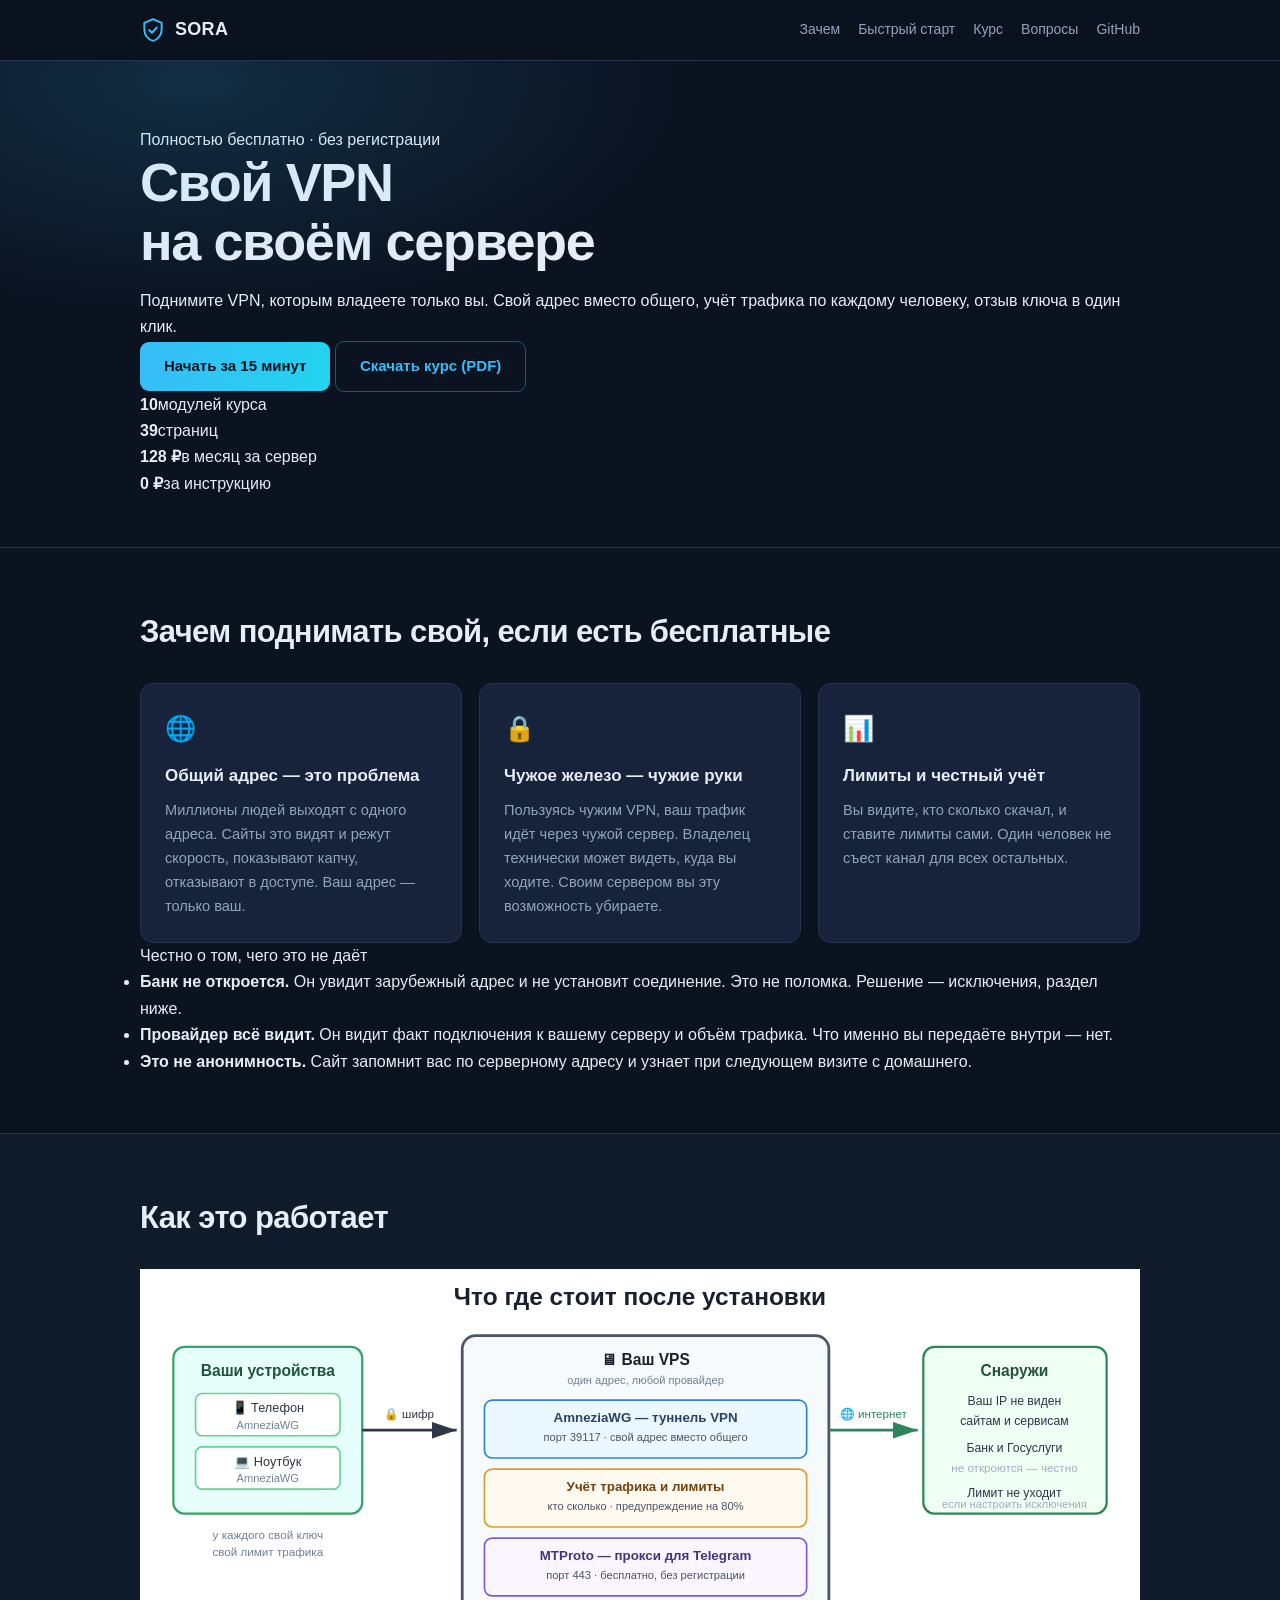
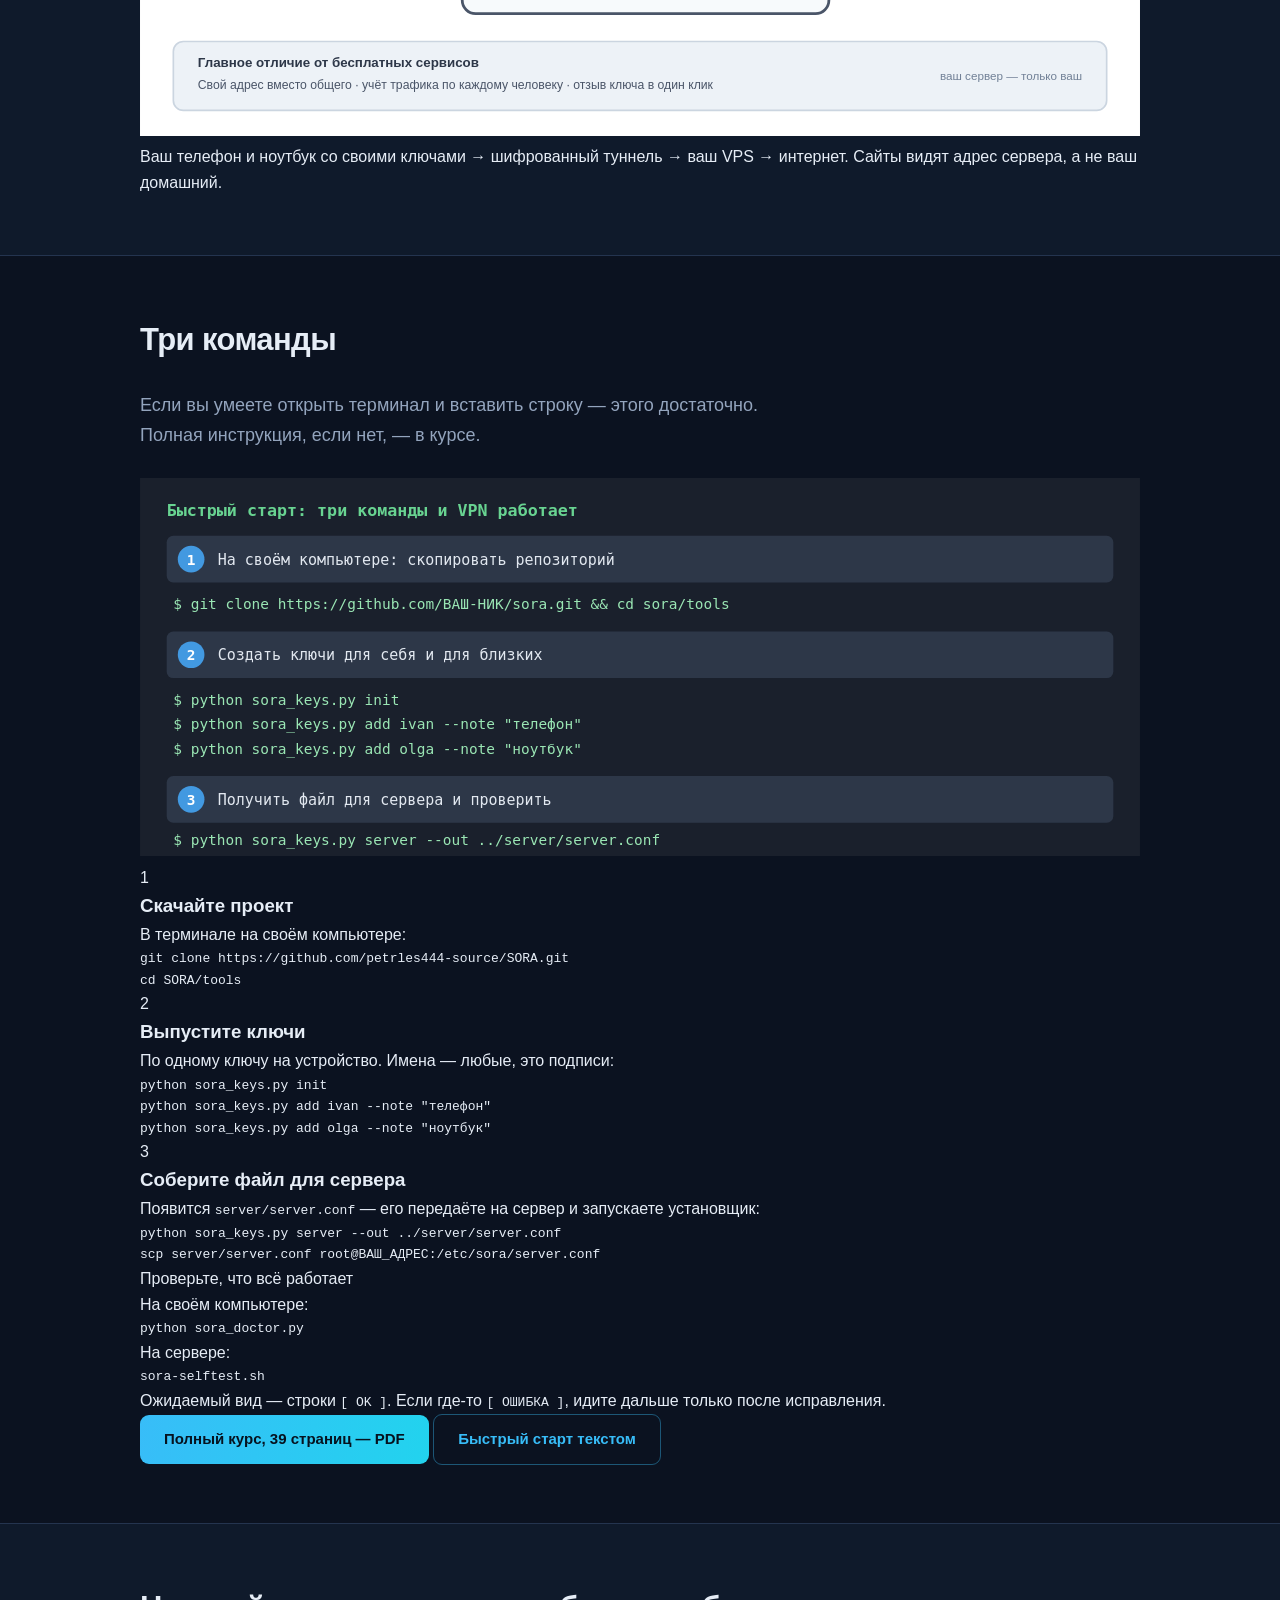
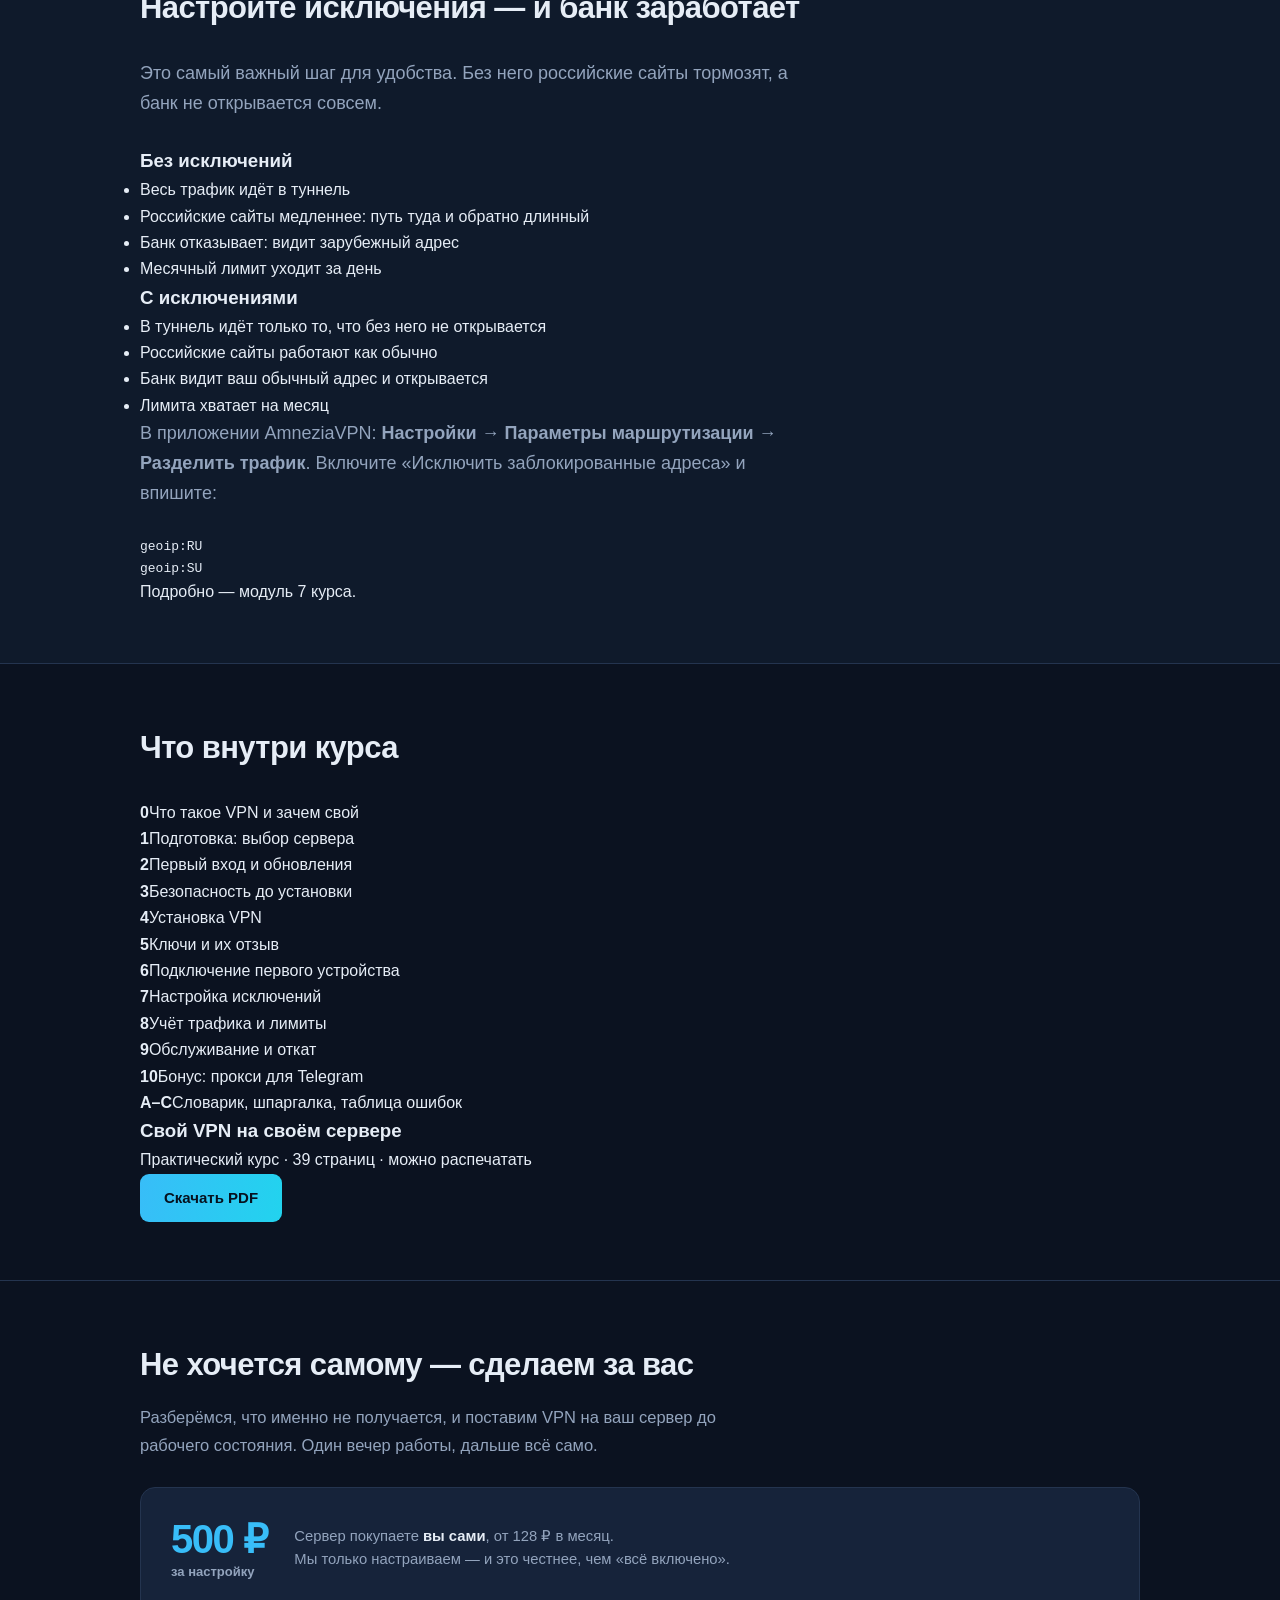
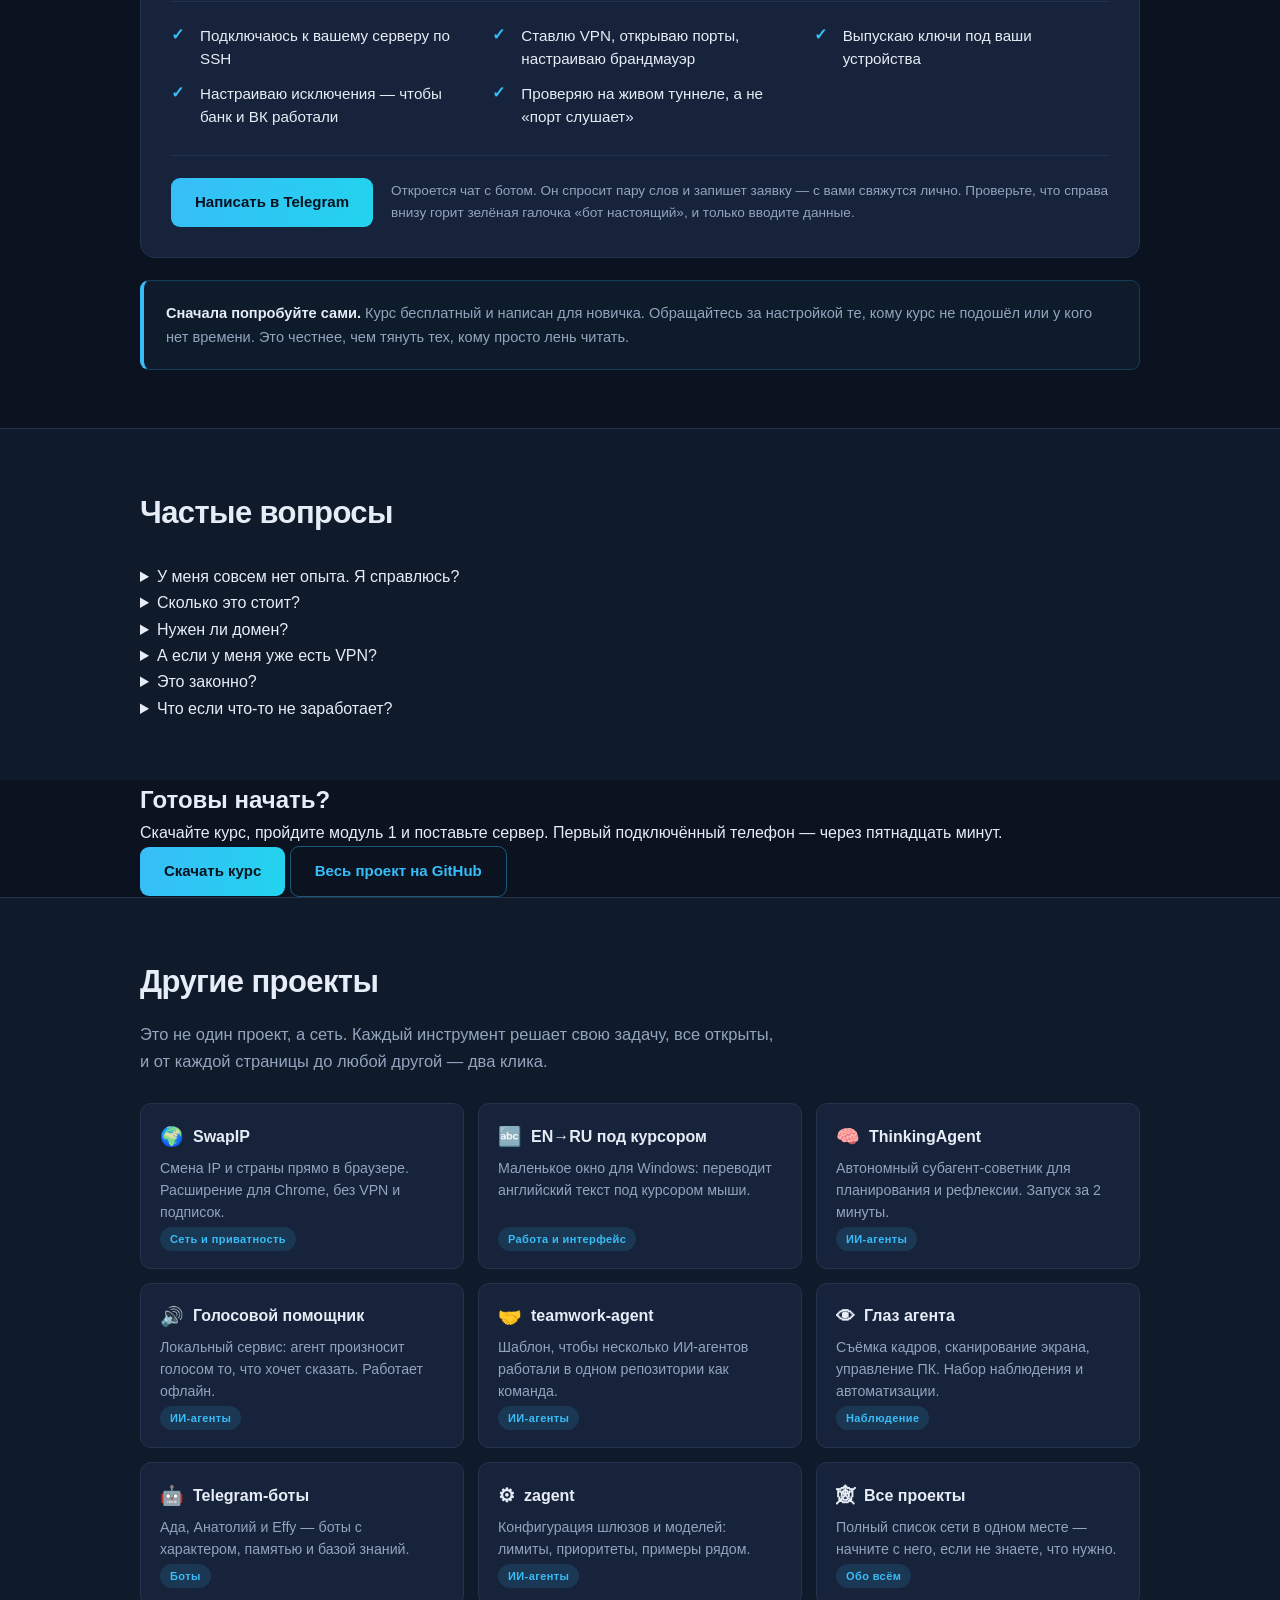
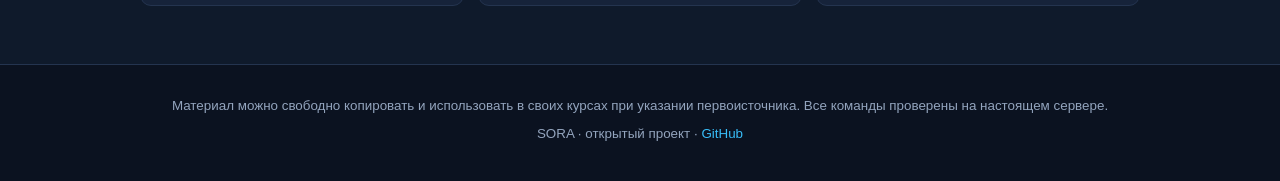
==== commit cf47887b: "Реклама настройки за 500 рублей через бота и блок сети проектов" ====
--- a/docs/index.html
+++ b/docs/index.html
@@ -238,6 +238,52 @@
   </div>
 </section>
 
+<!-- ============ НАСТРОЙКА ПОД КЛЮЧ ============ -->
+<section class="sect" id="setup">
+  <div class="wrap">
+    <h2>Не хочется самому — сделаем за вас</h2>
+    <p class="sect-lead">
+      Разберёмся, что именно не получается, и поставим VPN на ваш сервер
+      до рабочего состояния. Один вечер работы, дальше всё само.
+    </p>
+
+    <div class="setup">
+      <div class="setup-head">
+        <div class="setup-price">500 ₽<span>за настройку</span></div>
+        <div class="setup-where">
+          Сервер покупаете <b>вы сами</b>, от 128 ₽ в месяц.<br>
+          Мы только настраиваем — и это честнее, чем «всё включено».
+        </div>
+      </div>
+
+      <ul class="setup-list">
+        <li>Подключаюсь к вашему серверу по SSH</li>
+        <li>Ставлю VPN, открываю порты, настраиваю брандмауэр</li>
+        <li>Выпускаю ключи под ваши устройства</li>
+        <li>Настраиваю исключения — чтобы банк и ВК работали</li>
+        <li>Проверяю на живом туннеле, а не «порт слушает»</li>
+      </ul>
+
+      <div class="setup-foot">
+        <a class="btn btn-main" href="tg://resolve?domain=sorainfo_bot">
+          Написать в Telegram
+        </a>
+        <span class="setup-hint">
+          Откроется чат с ботом. Он спросит пару слов и запишет заявку —
+          с вами свяжутся лично. Проверьте, что справа внизу горит зелёная
+          галочка «бот настоящий», и только вводите данные.
+        </span>
+      </div>
+    </div>
+
+    <div class="note">
+      <b>Сначала попробуйте сами.</b> Курс бесплатный и написан для новичка.
+      Обращайтесь за настройкой те, кому курс не подошёл или у кого нет
+      времени. Это честнее, чем тянуть тех, кому просто лень читать.
+    </div>
+  </div>
+</section>
+
 <!-- ============ ВОПРОСЫ ============ -->
 <section class="sect alt" id="faq">
   <div class="wrap narrow">
@@ -298,6 +344,65 @@
   </div>
 </section>
 
+<!-- ============ ДРУГИЕ ПРОЕКТЫ СЕТИ ============ -->
+<section class="sect alt" id="network">
+  <div class="wrap">
+    <h2>Другие проекты</h2>
+    <p class="sect-lead">
+      Это не один проект, а сеть. Каждый инструмент решает свою задачу,
+      все открыты, и от каждой страницы до любой другой — два клика.
+    </p>
+
+    <div class="net">
+      <a class="net-card" href="https://petrles444-source.github.io/SwapIP/">
+        <span class="net-t"><em>🌍</em>SwapIP</span>
+        <span class="net-d">Смена IP и страны прямо в браузере. Расширение для Chrome, без VPN и подписок.</span>
+        <span class="net-b">Сеть и приватность</span>
+      </a>
+      <a class="net-card" href="https://petrles444-source.github.io/translator/">
+        <span class="net-t"><em>🔤</em>EN→RU под курсором</span>
+        <span class="net-d">Маленькое окно для Windows: переводит английский текст под курсором мыши.</span>
+        <span class="net-b">Работа и интерфейс</span>
+      </a>
+      <a class="net-card" href="https://petrles444-source.github.io/agent/">
+        <span class="net-t"><em>🧠</em>ThinkingAgent</span>
+        <span class="net-d">Автономный субагент-советник для планирования и рефлексии. Запуск за 2 минуты.</span>
+        <span class="net-b">ИИ-агенты</span>
+      </a>
+      <a class="net-card" href="https://petrles444-source.github.io/golos-assistent/">
+        <span class="net-t"><em>🔊</em>Голосовой помощник</span>
+        <span class="net-d">Локальный сервис: агент произносит голосом то, что хочет сказать. Работает офлайн.</span>
+        <span class="net-b">ИИ-агенты</span>
+      </a>
+      <a class="net-card" href="https://petrles444-source.github.io/teamwork-agent/">
+        <span class="net-t"><em>🤝</em>teamwork-agent</span>
+        <span class="net-d">Шаблон, чтобы несколько ИИ-агентов работали в одном репозитории как команда.</span>
+        <span class="net-b">ИИ-агенты</span>
+      </a>
+      <a class="net-card" href="https://petrles444-source.github.io/glaz-agenta/">
+        <span class="net-t"><em>👁</em>Глаз агента</span>
+        <span class="net-d">Съёмка кадров, сканирование экрана, управление ПК. Набор наблюдения и автоматизации.</span>
+        <span class="net-b">Наблюдение</span>
+      </a>
+      <a class="net-card" href="https://petrles444-source.github.io/tgbot/">
+        <span class="net-t"><em>🤖</em>Telegram-боты</span>
+        <span class="net-d">Ада, Анатолий и Effy — боты с характером, памятью и базой знаний.</span>
+        <span class="net-b">Боты</span>
+      </a>
+      <a class="net-card" href="https://petrles444-source.github.io/zagent/">
+        <span class="net-t"><em>⚙</em>zagent</span>
+        <span class="net-d">Конфигурация шлюзов и моделей: лимиты, приоритеты, примеры рядом.</span>
+        <span class="net-b">ИИ-агенты</span>
+      </a>
+      <a class="net-card" href="https://petrles444-source.github.io/network-site/">
+        <span class="net-t"><em>🕸</em>Все проекты</span>
+        <span class="net-d">Полный список сети в одном месте — начните с него, если не знаете, что нужно.</span>
+        <span class="net-b">Обо всём</span>
+      </a>
+    </div>
+  </div>
+</section>
+
 <footer>
   <div class="wrap">
     <p>Материал можно свободно копировать и использовать в своих курсах при
--- a/docs/style.css
+++ b/docs/style.css
@@ -1,284 +1,128 @@
-/* SORA — страница проекта. Один файл, без зависимостей. */
+/* Сеть проектов — общий стиль. Один файл на все страницы. */
+:root{
+  --bg:#0b1220; --bg-alt:#0f1a2b; --card:#16233a; --line:#24344f;
+  --txt:#e6edf6; --dim:#93a4bd; --accent:#38bdf8; --accent2:#22d3ee;
+}
+*{box-sizing:border-box;margin:0;padding:0}
+html{scroll-behavior:smooth;scroll-padding-top:74px}
+body{background:var(--bg);color:var(--txt);line-height:1.65;
+  font-family:-apple-system,"Segoe UI",Roboto,"Helvetica Neue",Arial,sans-serif;
+  -webkit-font-smoothing:antialiased}
+.wrap{max-width:1040px;margin:0 auto;padding:0 20px}
 
-:root {
-  --bg: #0b1220;
-  --bg-alt: #0f1a2b;
-  --card: #16233a;
-  --line: #24344f;
-  --txt: #e6edf6;
-  --dim: #93a4bd;
-  --accent: #38bdf8;
-  --accent2: #22d3ee;
-  --ok: #4ade80;
-  --warn: #fbbf24;
-}
+.nav{position:sticky;top:0;z-index:50;background:rgba(11,18,32,.9);
+  backdrop-filter:blur(12px);border-bottom:1px solid var(--line)}
+.nav .wrap{display:flex;align-items:center;justify-content:space-between;height:60px}
+.brand{display:flex;align-items:center;gap:9px;color:var(--txt);text-decoration:none;
+  font-weight:800;font-size:18px;letter-spacing:.3px}
+.nav nav{display:flex;align-items:center;gap:18px}
+.nav nav a{color:var(--dim);text-decoration:none;font-size:14px}
+.nav nav a:hover{color:var(--accent)}
 
-* { box-sizing: border-box; margin: 0; padding: 0; }
+.hero{padding:66px 0 50px;position:relative;overflow:hidden}
+.hero::before{content:"";position:absolute;inset:-45% 45% auto -25%;height:480px;
+  background:radial-gradient(closest-side,rgba(56,189,248,.16),transparent);pointer-events:none}
+.crumb{display:inline-flex;align-items:center;gap:7px;margin-bottom:20px;
+  padding:5px 13px;border-radius:999px;background:rgba(56,189,248,.09);
+  border:1px solid rgba(56,189,248,.26);color:var(--accent);
+  font-size:12.5px;font-weight:600;text-decoration:none}
+.crumb:hover{background:rgba(56,189,248,.16)}
+.hero h1{font-size:clamp(31px,6vw,54px);line-height:1.08;font-weight:800;
+  letter-spacing:-1.4px;margin-bottom:18px;max-width:15em}
+.lead{font-size:clamp(15.5px,2.1vw,18px);color:var(--dim);max-width:660px;margin-bottom:28px}
+.cta{display:flex;gap:12px;flex-wrap:wrap;margin-bottom:40px}
+.btn{display:inline-block;padding:12px 24px;border-radius:9px;text-decoration:none;
+  font-weight:700;font-size:15px;transition:transform .12s,filter .15s}
+.btn:hover{transform:translateY(-2px)}
+.btn-main{background:linear-gradient(100deg,var(--accent),var(--accent2));color:#06121f}
+.btn-main:hover{filter:brightness(1.08)}
+.btn-ghost{background:transparent;color:var(--accent);border:1.5px solid rgba(56,189,248,.4)}
+.btn-ghost:hover{background:rgba(56,189,248,.08)}
 
-html { scroll-behavior: smooth; scroll-padding-top: 74px; }
+.facts{display:flex;gap:36px;flex-wrap:wrap}
+.facts div{display:flex;flex-direction:column}
+.facts b{font-size:28px;font-weight:800;color:var(--accent);line-height:1.2}
+.facts span{font-size:13px;color:var(--dim)}
 
-body {
-  background: var(--bg);
-  color: var(--txt);
-  font-family: -apple-system, "Segoe UI", Roboto, "Helvetica Neue", Arial, sans-serif;
-  font-size: 16px;
-  line-height: 1.65;
-  -webkit-font-smoothing: antialiased;
-}
+.sect{padding:58px 0;border-top:1px solid var(--line)}
+.sect.alt{background:var(--bg-alt)}
+.sect h2{font-size:clamp(23px,3.6vw,31px);font-weight:800;letter-spacing:-.6px;margin-bottom:26px}
 
-.wrap { max-width: 1080px; margin: 0 auto; padding: 0 20px; }
-.wrap.narrow { max-width: 760px; }
+.cards{display:grid;grid-template-columns:repeat(auto-fit,minmax(272px,1fr));gap:17px}
+.card{background:var(--card);border:1px solid var(--line);border-radius:13px;padding:24px}
+.card .ico{font-size:25px;margin-bottom:12px}
+.card h3{font-size:17px;font-weight:700;margin-bottom:8px}
+.card p{color:var(--dim);font-size:14.6px}
 
-/* ---------- Шапка ---------- */
-.nav {
-  position: sticky; top: 0; z-index: 50;
-  background: rgba(11, 18, 32, .88);
-  backdrop-filter: blur(12px);
-  border-bottom: 1px solid var(--line);
-}
-.nav .wrap {
-  display: flex; align-items: center; justify-content: space-between;
-  height: 62px;
-}
-.brand {
-  display: flex; align-items: center; gap: 9px;
-  color: var(--txt); text-decoration: none;
-  font-weight: 800; font-size: 19px; letter-spacing: .4px;
-}
-.nav nav { display: flex; align-items: center; gap: 22px; }
-.nav nav a {
-  color: var(--dim); text-decoration: none; font-size: 14.5px;
-  transition: color .15s;
-}
-.nav nav a:hover { color: var(--accent); }
-.btn-mini {
-  padding: 7px 15px; border-radius: 7px;
-  background: rgba(56, 189, 248, .12);
-  color: var(--accent) !important; font-weight: 600;
-}
+.note{margin-top:22px;padding:20px 22px;background:rgba(56,189,248,.05);
+  border:1px solid rgba(56,189,248,.22);border-left:4px solid var(--accent);
+  border-radius:9px;color:var(--dim);font-size:14.6px}
+.note b{color:var(--txt)}
 
-/* ---------- Экран главный ---------- */
-.hero { padding: 74px 0 56px; position: relative; overflow: hidden; }
-.hero::before {
-  content: ""; position: absolute; inset: -40% 50% auto -20%;
-  height: 520px; pointer-events: none;
-  background: radial-gradient(closest-side, rgba(56, 189, 248, .17), transparent);
-}
-.hero-badge {
-  display: inline-block; margin-bottom: 22px;
-  padding: 6px 14px; border-radius: 999px;
-  background: rgba(56, 189, 248, .1); border: 1px solid rgba(56, 189, 248, .28);
-  color: var(--accent); font-size: 13.5px; font-weight: 600;
-}
-.hero h1 {
-  font-size: clamp(36px, 7vw, 62px); line-height: 1.06;
-  font-weight: 800; letter-spacing: -1.6px; margin-bottom: 22px;
-}
-.grad {
-  background: linear-gradient(100deg, var(--accent), var(--accent2));
-  -webkit-background-clip: text; background-clip: text; color: transparent;
-}
-.hero-sub {
-  font-size: clamp(16px, 2.2vw, 19px); color: var(--dim);
-  max-width: 640px; margin-bottom: 32px;
-}
-.hero-btns { display: flex; gap: 13px; flex-wrap: wrap; margin-bottom: 46px; }
-.hero-btns.center { justify-content: center; }
-.btn {
-  display: inline-block; padding: 13px 26px; border-radius: 9px;
-  text-decoration: none; font-weight: 700; font-size: 15.5px;
-  transition: transform .12s, filter .15s;
-}
-.btn:hover { transform: translateY(-2px); }
-.btn-main {
-  background: linear-gradient(100deg, var(--accent), var(--accent2));
-  color: #06121f;
-}
-.btn-main:hover { filter: brightness(1.08); }
-.btn-ghost {
-  background: transparent; color: var(--accent);
-  border: 1.5px solid rgba(56, 189, 248, .4);
-}
-.btn-ghost:hover { background: rgba(56, 189, 248, .08); }
+/* ---- сеть проектов ---- */
+.net{display:grid;grid-template-columns:repeat(auto-fit,minmax(240px,1fr));gap:13px}
+.net a{display:flex;flex-direction:column;gap:4px;padding:17px 19px;border-radius:11px;
+  background:var(--card);border:1px solid var(--line);text-decoration:none;transition:.15s}
+.net a:hover{border-color:rgba(56,189,248,.55);background:rgba(56,189,248,.06);transform:translateY(-2px)}
+.net .t{display:flex;align-items:center;gap:9px;font-weight:700;font-size:15.5px;color:var(--txt)}
+.net .t em{font-style:normal;font-size:18px}
+.net .d{font-size:13.4px;color:var(--dim);line-height:1.5}
+.net a.me{border-color:rgba(56,189,248,.5);background:rgba(56,189,248,.07)}
+.badge{align-self:flex-start;font-size:11px;font-weight:700;letter-spacing:.4px;
+  color:var(--accent);background:rgba(56,189,248,.13);padding:2px 9px;border-radius:999px}
 
-.hero-facts { display: flex; gap: 42px; flex-wrap: wrap; }
-.hero-facts div { display: flex; flex-direction: column; }
-.hero-facts b {
-  font-size: 30px; font-weight: 800; color: var(--accent);
-  line-height: 1.15; letter-spacing: -.5px;
-}
-.hero-facts span { font-size: 13.5px; color: var(--dim); }
+footer{padding:30px 0;border-top:1px solid var(--line);text-align:center;
+  color:var(--dim);font-size:13.4px}
+footer a{color:var(--accent);text-decoration:none}
+footer p{margin-bottom:6px}
 
-/* ---------- Секции ---------- */
-.sect { padding: 66px 0; border-top: 1px solid var(--line); }
-.sect.alt { background: var(--bg-alt); }
-.sect h2 {
-  font-size: clamp(25px, 4vw, 34px); font-weight: 800;
-  letter-spacing: -.7px; margin-bottom: 14px;
-}
-.lead { color: var(--dim); max-width: 700px; margin-bottom: 30px; font-size: 16.5px; }
-.cap { color: var(--dim); font-size: 14px; text-align: center; margin-top: 16px; }
+/* ---- вступление к разделу ---- */
+.sect-lead{color:var(--dim);font-size:16.5px;max-width:640px;margin:-12px 0 28px}
 
-/* ---------- Карточки ---------- */
-.cards { display: grid; grid-template-columns: repeat(auto-fit, minmax(268px, 1fr)); gap: 18px; }
-.card {
-  background: var(--card); border: 1px solid var(--line);
-  border-radius: 13px; padding: 26px 24px;
-}
-.card .ico { font-size: 27px; margin-bottom: 13px; }
-.card h3 { font-size: 17.5px; font-weight: 700; margin-bottom: 9px; }
-.card p { color: var(--dim); font-size: 15px; }
+/* ---- настройка под ключ ---- */
+.setup{background:var(--card);border:1px solid var(--line);
+  border-radius:15px;padding:30px}
+.setup-head{display:flex;gap:28px;flex-wrap:wrap;align-items:center;
+  padding-bottom:22px;border-bottom:1px solid var(--line);margin-bottom:22px}
+.setup-price{display:flex;flex-direction:column;font-size:40px;
+  font-weight:800;color:var(--accent);line-height:1.05;letter-spacing:-1.5px}
+.setup-price span{font-size:13px;font-weight:600;color:var(--dim);
+  letter-spacing:0;margin-top:5px}
+.setup-where{color:var(--dim);font-size:14.8px;flex:1;min-width:250px;line-height:1.6}
+.setup-where b{color:var(--txt)}
+.setup-list{list-style:none;display:grid;
+  grid-template-columns:repeat(auto-fit,minmax(280px,1fr));gap:11px 26px}
+.setup-list li{position:relative;padding-left:29px;font-size:15.2px;
+  color:var(--txt);line-height:1.55}
+.setup-list li::before{content:"✓";position:absolute;left:0;top:-1px;
+  color:var(--accent);font-weight:800;font-size:16px}
+.setup-foot{display:flex;gap:18px;align-items:center;flex-wrap:wrap;
+  margin-top:26px;padding-top:22px;border-top:1px solid var(--line)}
+.setup-foot .btn{flex-shrink:0}
+.setup-hint{flex:1;min-width:240px;color:var(--dim);font-size:13.6px;
+  line-height:1.6}
 
-/* ---------- Честный блок ---------- */
-.honest {
-  margin-top: 22px; padding: 22px 24px;
-  background: rgba(251, 191, 36, .06);
-  border: 1px solid rgba(251, 191, 36, .26);
-  border-left: 4px solid var(--warn); border-radius: 9px;
-}
-.honest-title { font-weight: 700; color: var(--warn); margin-bottom: 13px; font-size: 15.5px; }
-.honest ul { list-style: none; }
-.honest li {
-  position: relative; padding-left: 22px; margin-bottom: 10px;
-  color: var(--dim); font-size: 14.8px;
-}
-.honest li::before {
-  content: "×"; position: absolute; left: 2px; top: -1px;
-  color: var(--warn); font-weight: 800; font-size: 17px;
-}
-.honest b { color: var(--txt); }
+/* ---- сеть проектов ---- */
+.net{display:grid;grid-template-columns:repeat(auto-fit,minmax(258px,1fr));
+  gap:14px}
+.net-card{display:flex;flex-direction:column;gap:7px;padding:19px 21px;
+  border-radius:12px;background:var(--card);border:1px solid var(--line);
+  text-decoration:none;transition:transform .14s,border-color .14s,background .14s}
+.net-card:hover{transform:translateY(-3px);border-color:rgba(56,189,248,.55);
+  background:rgba(56,189,248,.06)}
+.net-card:hover .net-t{color:var(--accent)}
+.net-t{display:flex;align-items:center;gap:9px;font-weight:700;
+  font-size:16px;color:var(--txt);transition:color .14s}
+.net-t em{font-style:normal;font-size:19px}
+.net-d{color:var(--dim);font-size:14.2px;line-height:1.55;flex:1}
+.net-b{align-self:flex-start;font-size:11px;font-weight:700;
+  letter-spacing:.4px;color:var(--accent);
+  background:rgba(56,189,248,.13);padding:3px 10px;border-radius:999px}
 
-/* ---------- Схемы ---------- */
-.diagram {
-  display: block; margin: 26px auto 0; max-width: 100%;
-  border-radius: 11px; border: 1px solid var(--line); background: #fff;
-}
-.diagram.term { background: var(--bg-alt); }
-
-/* ---------- Шаги ---------- */
-.steps { display: grid; grid-template-columns: repeat(auto-fit, minmax(288px, 1fr)); gap: 18px; }
-.step {
-  background: var(--card); border: 1px solid var(--line);
-  border-radius: 13px; padding: 24px;
-}
-.step-n {
-  width: 30px; height: 30px; border-radius: 50%;
-  background: linear-gradient(100deg, var(--accent), var(--accent2));
-  color: #06121f; font-weight: 800; font-size: 15px;
-  display: flex; align-items: center; justify-content: center;
-  margin-bottom: 13px;
-}
-.step h3 { font-size: 17px; margin-bottom: 9px; }
-.step p { color: var(--dim); font-size: 14.5px; margin-bottom: 13px; }
-
-/* ---------- Код ---------- */
-pre {
-  background: #0a1424; border: 1px solid var(--line); border-radius: 9px;
-  padding: 15px 17px; overflow-x: auto; margin-bottom: 14px;
-}
-pre code {
-  font-family: "SF Mono", Consolas, "Cascadia Code", Menlo, monospace;
-  font-size: 13.4px; color: #cbd5e1; line-height: 1.62;
-}
-pre.big { max-width: 380px; margin: 22px auto; }
-pre.big code { font-size: 16px; color: var(--accent); font-weight: 600; }
-code {
-  font-family: "SF Mono", Consolas, Menlo, monospace;
-  background: rgba(56, 189, 248, .1); color: var(--accent);
-  padding: 2px 6px; border-radius: 4px; font-size: .9em;
-}
-pre code { background: none; padding: 0; color: inherit; }
-
-/* ---------- Проверка ---------- */
-.check-box {
-  margin-top: 26px; padding: 24px;
-  background: rgba(74, 222, 128, .05);
-  border: 1px solid rgba(74, 222, 128, .24); border-radius: 11px;
-}
-.check-t { font-weight: 700; color: var(--ok); margin-bottom: 13px; }
-.check-box p { color: var(--dim); font-size: 14.5px; margin-bottom: 9px; }
-.check-box p:last-child { margin-bottom: 0; }
-
-/* ---------- Кнопки ---------- */
-.cta-row { display: flex; gap: 13px; flex-wrap: wrap; margin-top: 30px; }
-
-/* ---------- Две колонки ---------- */
-.two { display: grid; grid-template-columns: repeat(auto-fit, minmax(280px, 1fr)); gap: 18px; margin-bottom: 26px; }
-.col {
-  padding: 24px; border-radius: 13px;
-  border: 1px solid var(--line); background: var(--card);
-}
-.col.good { border-color: rgba(74, 222, 128, .3); background: rgba(74, 222, 128, .05); }
-.col h3 { font-size: 17px; margin-bottom: 15px; }
-.col ul { list-style: none; }
-.col li { position: relative; padding-left: 24px; margin-bottom: 10px; color: var(--dim); font-size: 14.6px; }
-.col li::before { position: absolute; left: 2px; font-weight: 800; font-size: 15px; }
-.minus li::before { content: "×"; color: var(--warn); }
-.plus li::before { content: "✓"; color: var(--ok); }
-
-/* ---------- Модули ---------- */
-.mod-grid { display: grid; grid-template-columns: repeat(auto-fit, minmax(212px, 1fr)); gap: 12px; }
-.mod {
-  display: flex; align-items: center; gap: 12px;
-  padding: 14px 16px; border-radius: 10px;
-  background: var(--card); border: 1px solid var(--line);
-}
-.mod b {
-  min-width: 34px; color: var(--accent); font-weight: 800; font-size: 15px;
-}
-.mod span { font-size: 14.2px; color: var(--dim); }
-
-/* ---------- Скачивание ---------- */
-.download {
-  display: flex; align-items: center; justify-content: space-between;
-  gap: 22px; flex-wrap: wrap;
-  margin-top: 30px; padding: 26px;
-  background: linear-gradient(100deg, rgba(56, 189, 248, .1), rgba(34, 211, 238, .05));
-  border: 1px solid rgba(56, 189, 248, .28); border-radius: 13px;
-}
-.download h3 { font-size: 19px; margin-bottom: 5px; }
-.download p { color: var(--dim); font-size: 14.5px; }
-
-/* ---------- Вопросы ---------- */
-details {
-  border: 1px solid var(--line); border-radius: 11px;
-  padding: 17px 20px; margin-bottom: 11px;
-  background: var(--card);
-}
-summary {
-  cursor: pointer; font-weight: 600; font-size: 16px;
-  list-style: none; position: relative; padding-right: 26px;
-}
-summary::-webkit-details-marker { display: none; }
-summary::after {
-  content: "+"; position: absolute; right: 0; top: -2px;
-  font-size: 22px; color: var(--accent); font-weight: 400;
-}
-details[open] summary::after { content: "−"; }
-details p { color: var(--dim); margin-top: 13px; font-size: 14.8px; }
-
-/* ---------- Выход ---------- */
-.outro { padding: 76px 0; text-align: center; border-top: 1px solid var(--line); }
-.outro h2 { margin-bottom: 14px; }
-.outro p { color: var(--dim); margin-bottom: 30px; }
-
-footer {
-  padding: 32px 0; border-top: 1px solid var(--line);
-  text-align: center; color: var(--dim); font-size: 13.8px;
-}
-footer p { margin-bottom: 8px; }
-footer .dim { color: #64748b; font-size: 13px; }
-footer a { color: var(--accent); text-decoration: none; }
-footer a:hover { text-decoration: underline; }
-
-/* ---------- Телефон ---------- */
-@media (max-width: 720px) {
-  .nav nav { gap: 14px; }
-  .nav nav a:not(.btn-mini) { display: none; }
-  .hero { padding: 48px 0 40px; }
-  .hero-facts { gap: 26px; }
-  .hero-facts b { font-size: 24px; }
-  .sect { padding: 48px 0; }
-  .download { flex-direction: column; align-items: flex-start; }
-  .hero-btns .btn { width: 100%; text-align: center; }
+@media(max-width:700px){
+  .nav nav a:not(.net-btn){display:none}
+  .hero{padding:44px 0 36px}
+  .facts{gap:24px}.facts b{font-size:23px}
+  .sect{padding:44px 0}
+  .cta .btn{width:100%;text-align:center}
 }
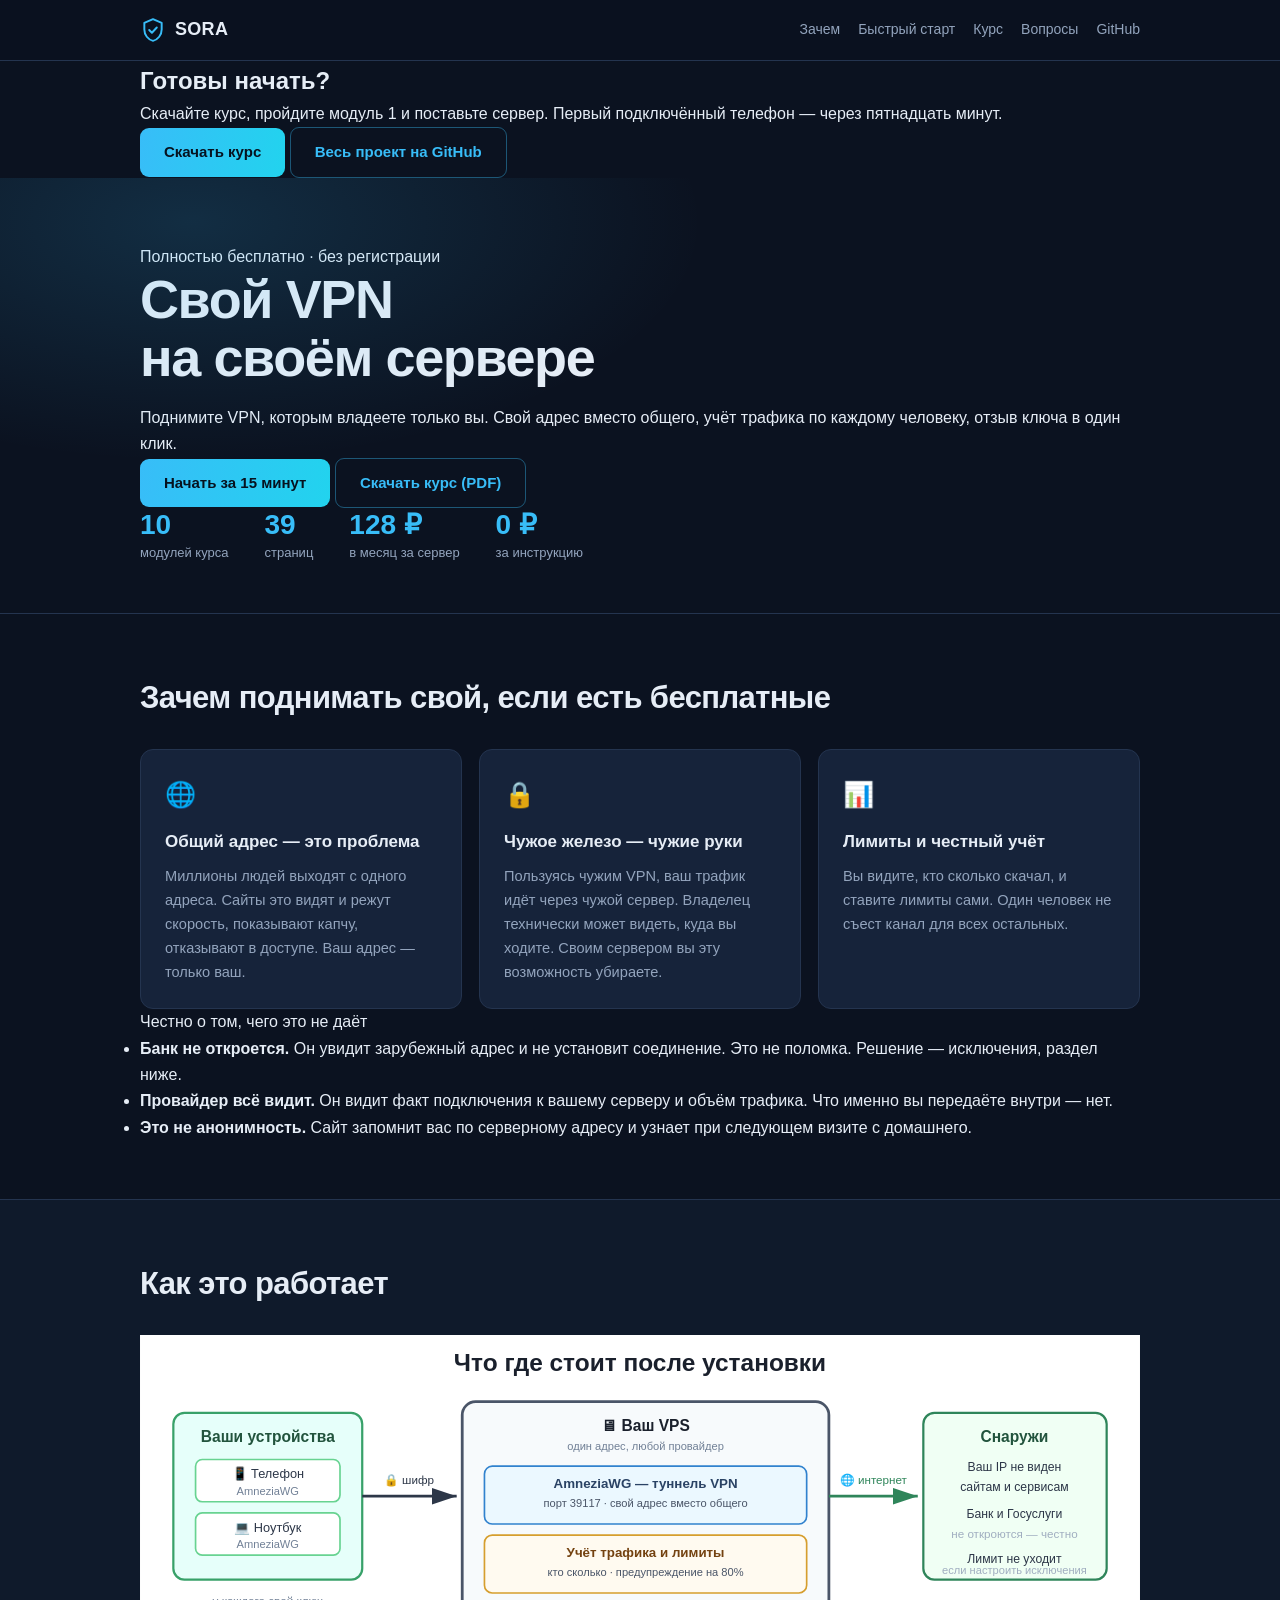
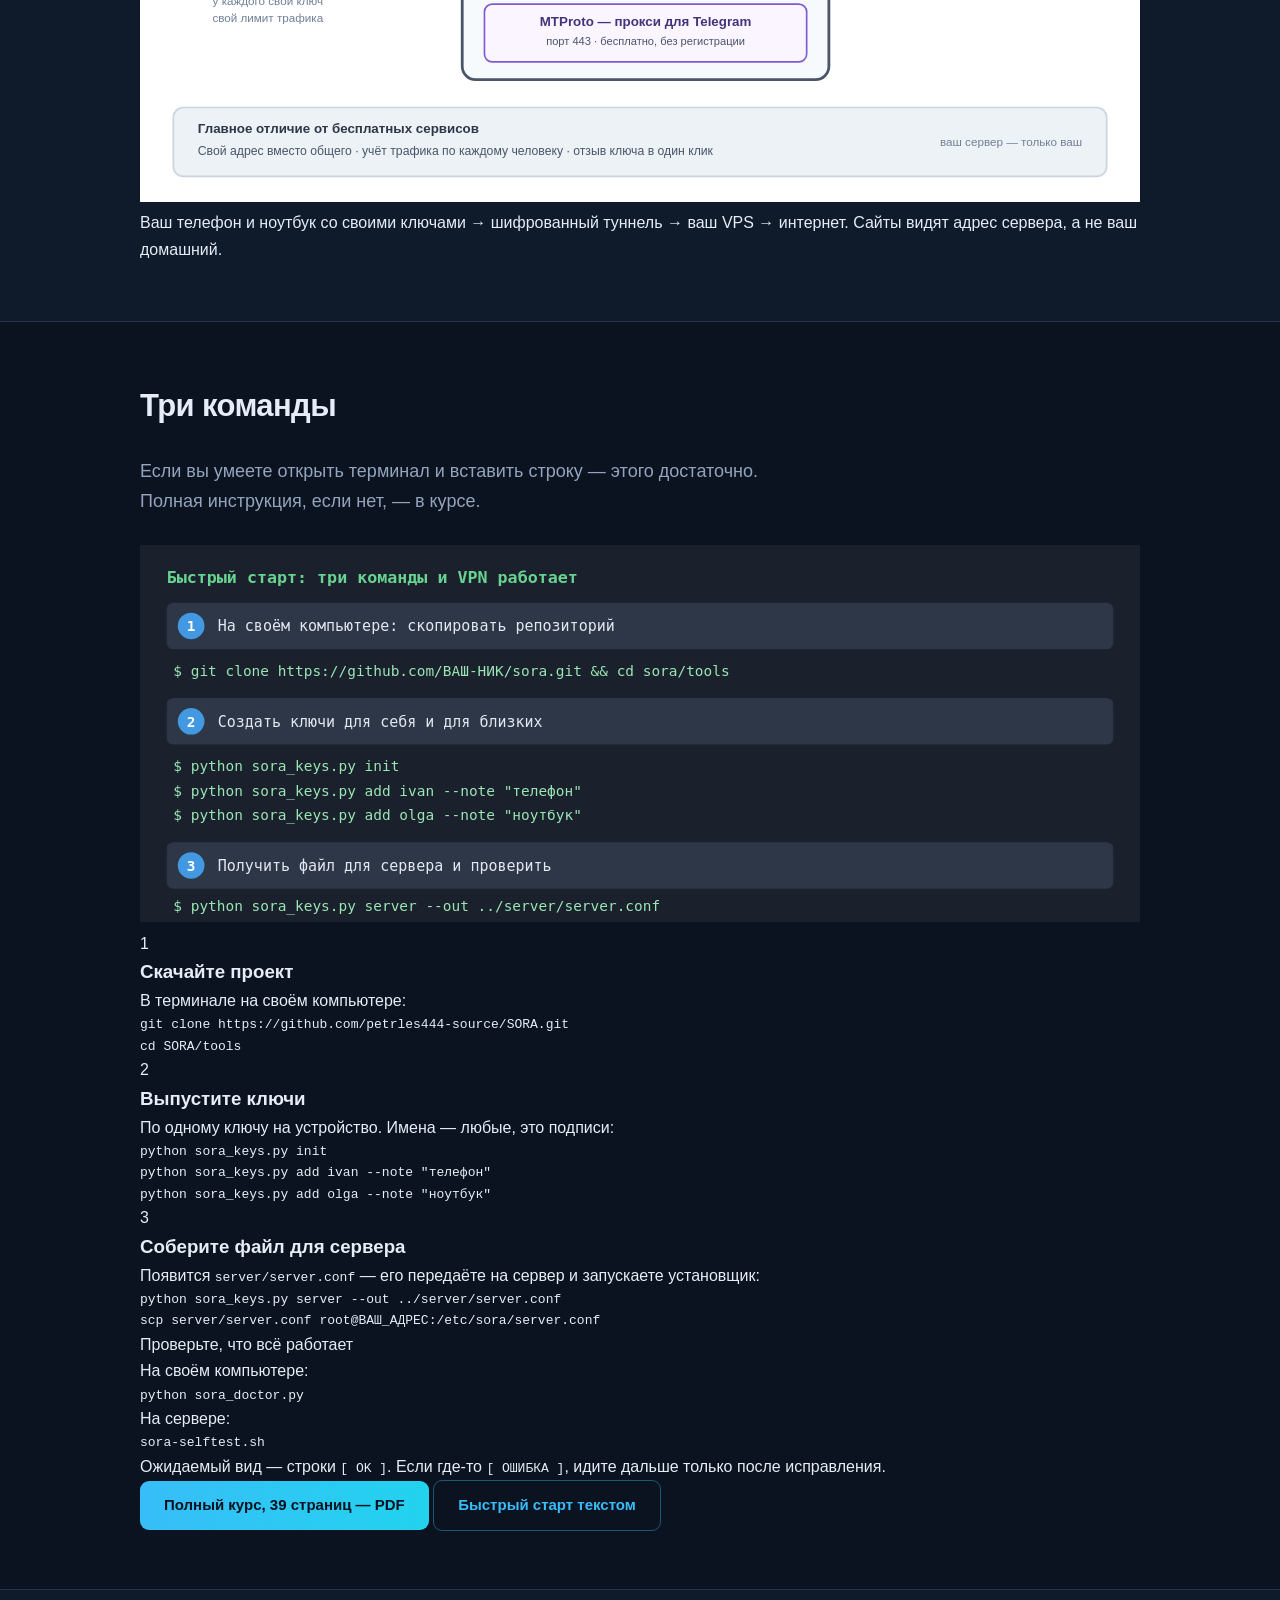
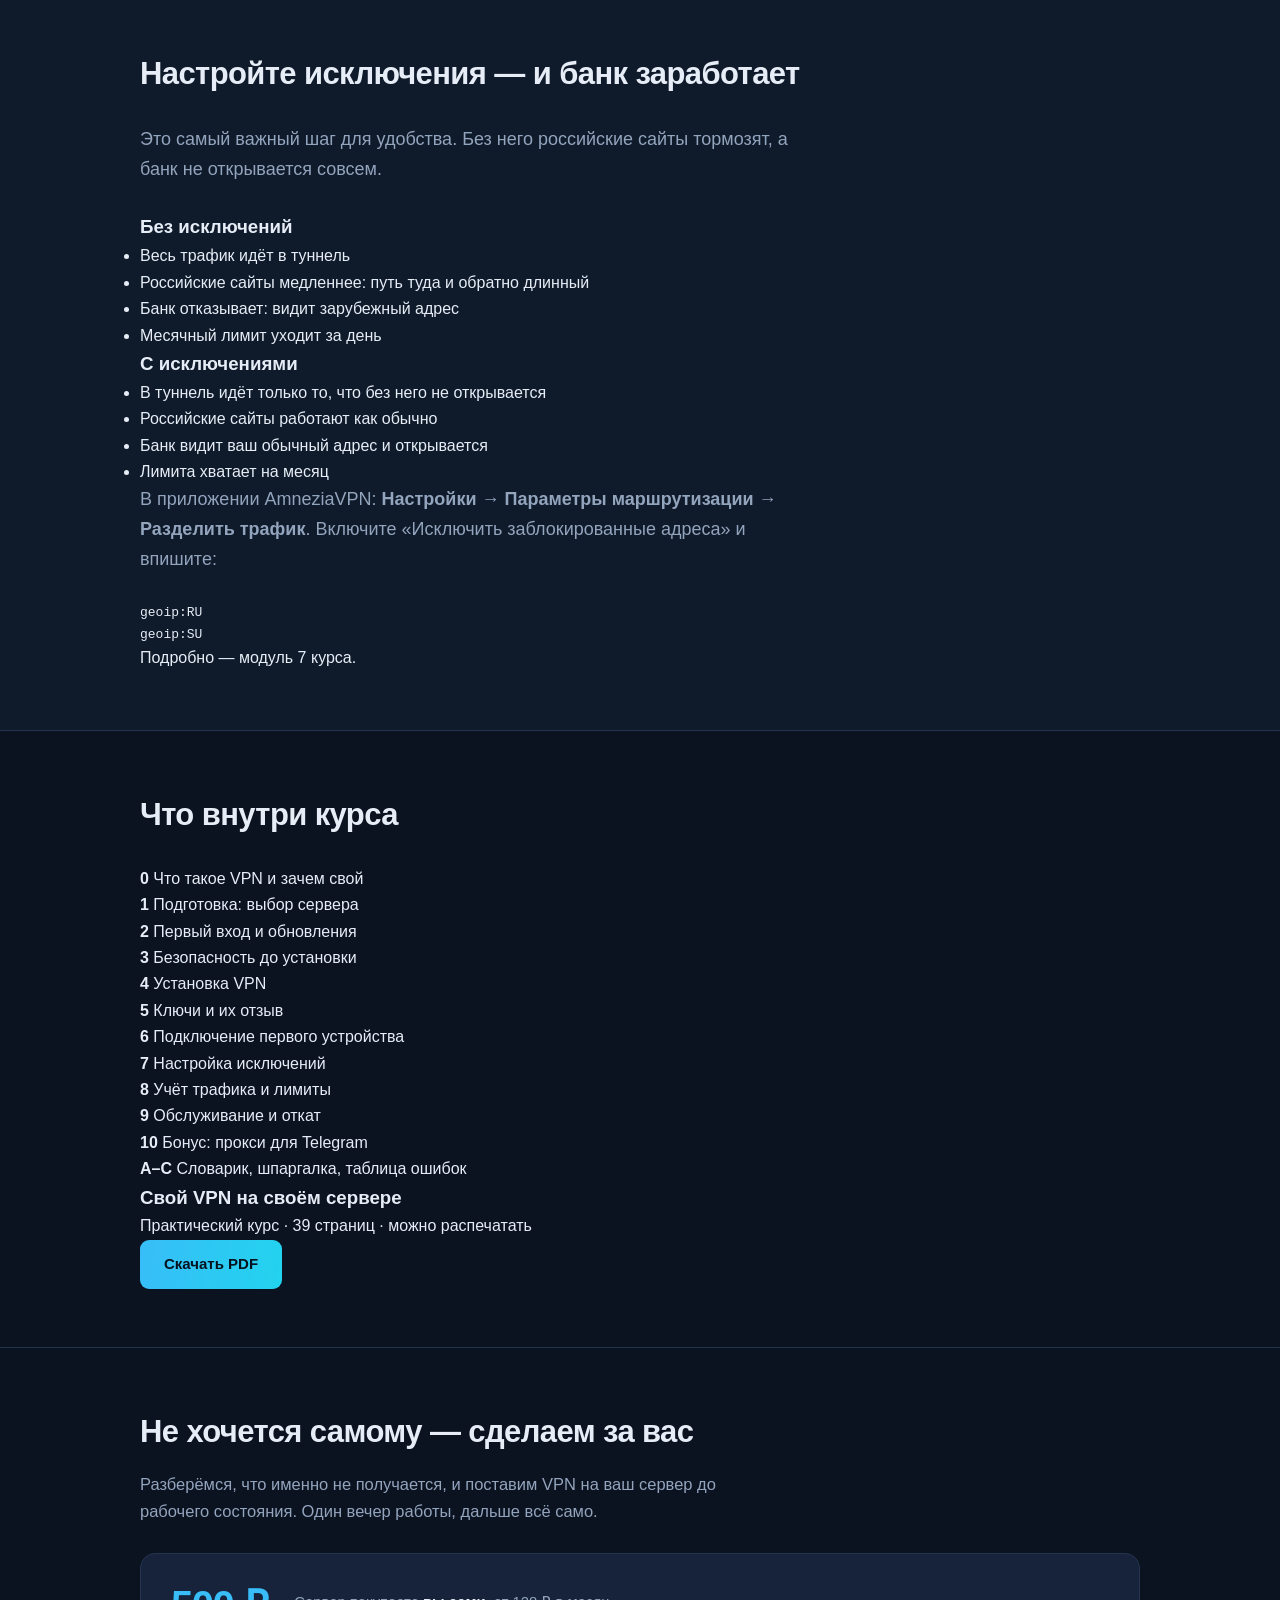
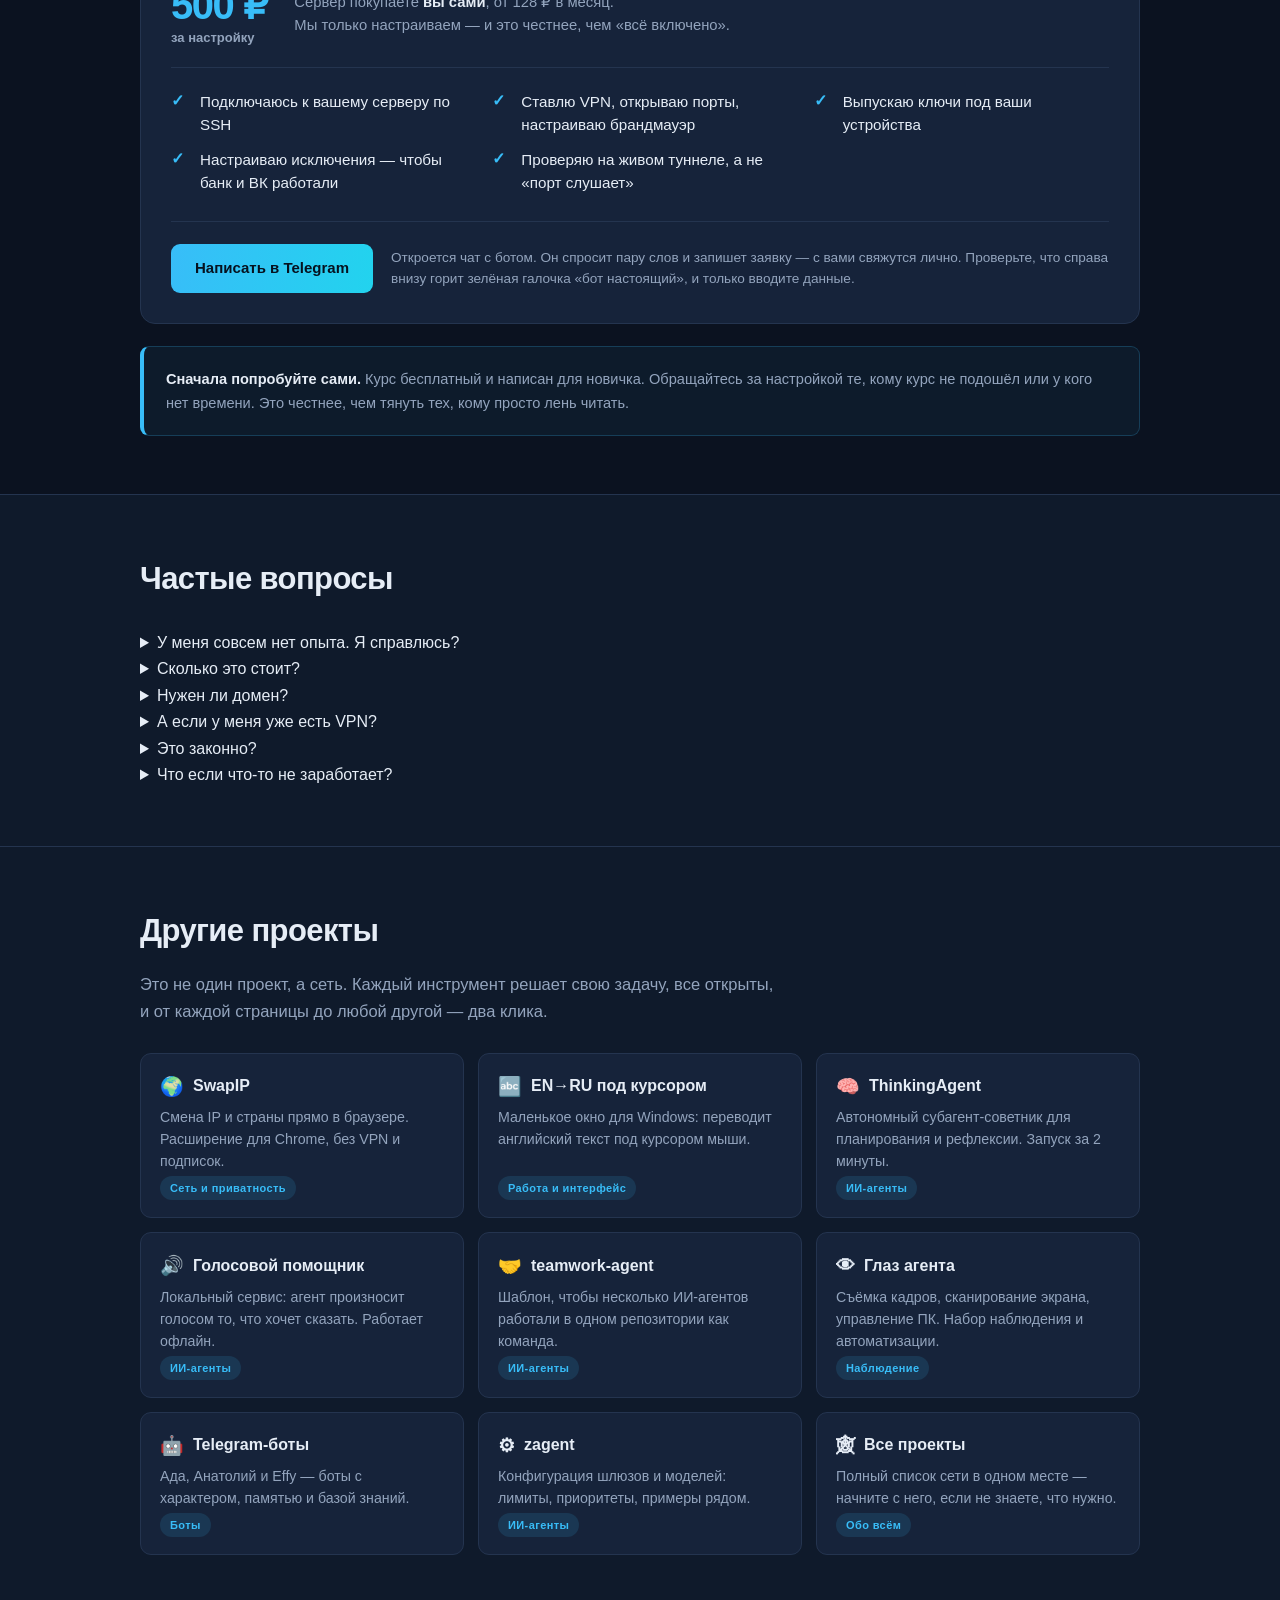
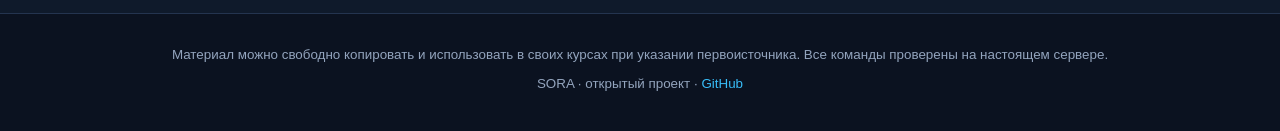
==== commit a97cdca1: "SORA: пробел между числом и подписью в разметке В блоке фактов стояло <b>10</b><span>модулей курса</" ====
--- a/docs/index.html
+++ b/docs/index.html
@@ -33,6 +33,24 @@
   </div>
 </header>
 
+<!-- ============ ВЫХОДНОЙ БЛОК ============ -->
+<section class="outro">
+  <div class="wrap narrow">
+    <h2>Готовы начать?</h2>
+    <p>Скачайте курс, пройдите модуль 1 и поставьте сервер. Первый
+    подключённый телефон — через пятнадцать минут.</p>
+    <div class="hero-btns center">
+      <a class="btn btn-main" href="курс/Свой-VPN-на-своём-сервере-курс.pdf" download>
+        Скачать курс
+      </a>
+      <a class="btn btn-ghost" href="https://github.com/petrles444-source/SORA" target="_blank" rel="noopener">
+        Весь проект на GitHub
+      </a>
+    </div>
+  </div>
+</section>
+
+
 <!-- ============ ЭКРАН ГЛАВНЫЙ ============ -->
 <section class="hero" id="top">
   <div class="wrap">
@@ -49,10 +67,10 @@
       </a>
     </div>
     <div class="hero-facts">
-      <div><b>10</b><span>модулей курса</span></div>
-      <div><b>39</b><span>страниц</span></div>
-      <div><b>128 ₽</b><span>в месяц за сервер</span></div>
-      <div><b>0 ₽</b><span>за инструкцию</span></div>
+      <div><b>10</b> <span>модулей курса</span></div>
+      <div><b>39</b> <span>страниц</span></div>
+      <div><b>128 ₽</b> <span>в месяц за сервер</span></div>
+      <div><b>0 ₽</b> <span>за инструкцию</span></div>
     </div>
   </div>
 </section>
@@ -212,18 +230,18 @@
   <div class="wrap">
     <h2>Что внутри курса</h2>
     <div class="mod-grid">
-      <div class="mod"><b>0</b><span>Что такое VPN и зачем свой</span></div>
-      <div class="mod"><b>1</b><span>Подготовка: выбор сервера</span></div>
-      <div class="mod"><b>2</b><span>Первый вход и обновления</span></div>
-      <div class="mod"><b>3</b><span>Безопасность до установки</span></div>
-      <div class="mod"><b>4</b><span>Установка VPN</span></div>
-      <div class="mod"><b>5</b><span>Ключи и их отзыв</span></div>
-      <div class="mod"><b>6</b><span>Подключение первого устройства</span></div>
-      <div class="mod"><b>7</b><span>Настройка исключений</span></div>
-      <div class="mod"><b>8</b><span>Учёт трафика и лимиты</span></div>
-      <div class="mod"><b>9</b><span>Обслуживание и откат</span></div>
-      <div class="mod"><b>10</b><span>Бонус: прокси для Telegram</span></div>
-      <div class="mod"><b>A–C</b><span>Словарик, шпаргалка, таблица ошибок</span></div>
+      <div class="mod"><b>0</b> <span>Что такое VPN и зачем свой</span></div>
+      <div class="mod"><b>1</b> <span>Подготовка: выбор сервера</span></div>
+      <div class="mod"><b>2</b> <span>Первый вход и обновления</span></div>
+      <div class="mod"><b>3</b> <span>Безопасность до установки</span></div>
+      <div class="mod"><b>4</b> <span>Установка VPN</span></div>
+      <div class="mod"><b>5</b> <span>Ключи и их отзыв</span></div>
+      <div class="mod"><b>6</b> <span>Подключение первого устройства</span></div>
+      <div class="mod"><b>7</b> <span>Настройка исключений</span></div>
+      <div class="mod"><b>8</b> <span>Учёт трафика и лимиты</span></div>
+      <div class="mod"><b>9</b> <span>Обслуживание и откат</span></div>
+      <div class="mod"><b>10</b> <span>Бонус: прокси для Telegram</span></div>
+      <div class="mod"><b>A–C</b> <span>Словарик, шпаргалка, таблица ошибок</span></div>
     </div>
 
     <div class="download">
@@ -327,23 +345,6 @@
   </div>
 </section>
 
-<!-- ============ ВЫХОДНОЙ БЛОК ============ -->
-<section class="outro">
-  <div class="wrap narrow">
-    <h2>Готовы начать?</h2>
-    <p>Скачайте курс, пройдите модуль 1 и поставьте сервер. Первый
-    подключённый телефон — через пятнадцать минут.</p>
-    <div class="hero-btns center">
-      <a class="btn btn-main" href="курс/Свой-VPN-на-своём-сервере-курс.pdf" download>
-        Скачать курс
-      </a>
-      <a class="btn btn-ghost" href="https://github.com/petrles444-source/SORA" target="_blank" rel="noopener">
-        Весь проект на GitHub
-      </a>
-    </div>
-  </div>
-</section>
-
 <!-- ============ ДРУГИЕ ПРОЕКТЫ СЕТИ ============ -->
 <section class="sect alt" id="network">
   <div class="wrap">
--- a/docs/style.css
+++ b/docs/style.css
@@ -39,10 +39,14 @@
 .btn-ghost{background:transparent;color:var(--accent);border:1.5px solid rgba(56,189,248,.4)}
 .btn-ghost:hover{background:rgba(56,189,248,.08)}
 
-.facts{display:flex;gap:36px;flex-wrap:wrap}
-.facts div{display:flex;flex-direction:column}
-.facts b{font-size:28px;font-weight:800;color:var(--accent);line-height:1.2}
-.facts span{font-size:13px;color:var(--dim)}
+/* Класс в разметке — hero-facts, а правила здесь были только для .facts.
+   Совпадения не было, блок оставался без раскладки, и «10» с «модулей
+   курса» печатались слитно. Оба класса в селекторе: .facts ещё нужен
+   странице со светлой темой. */
+.hero-facts,.facts{display:flex;gap:36px;flex-wrap:wrap}
+.hero-facts div,.facts div{display:flex;flex-direction:column}
+.hero-facts b,.facts b{font-size:28px;font-weight:800;color:var(--accent);line-height:1.2}
+.hero-facts span,.facts span{font-size:13px;color:var(--dim)}
 
 .sect{padding:58px 0;border-top:1px solid var(--line)}
 .sect.alt{background:var(--bg-alt)}
@@ -122,7 +126,7 @@
 @media(max-width:700px){
   .nav nav a:not(.net-btn){display:none}
   .hero{padding:44px 0 36px}
-  .facts{gap:24px}.facts b{font-size:23px}
+  .hero-facts,.facts{gap:24px}.hero-facts b,.facts b{font-size:23px}
   .sect{padding:44px 0}
   .cta .btn{width:100%;text-align:center}
 }
